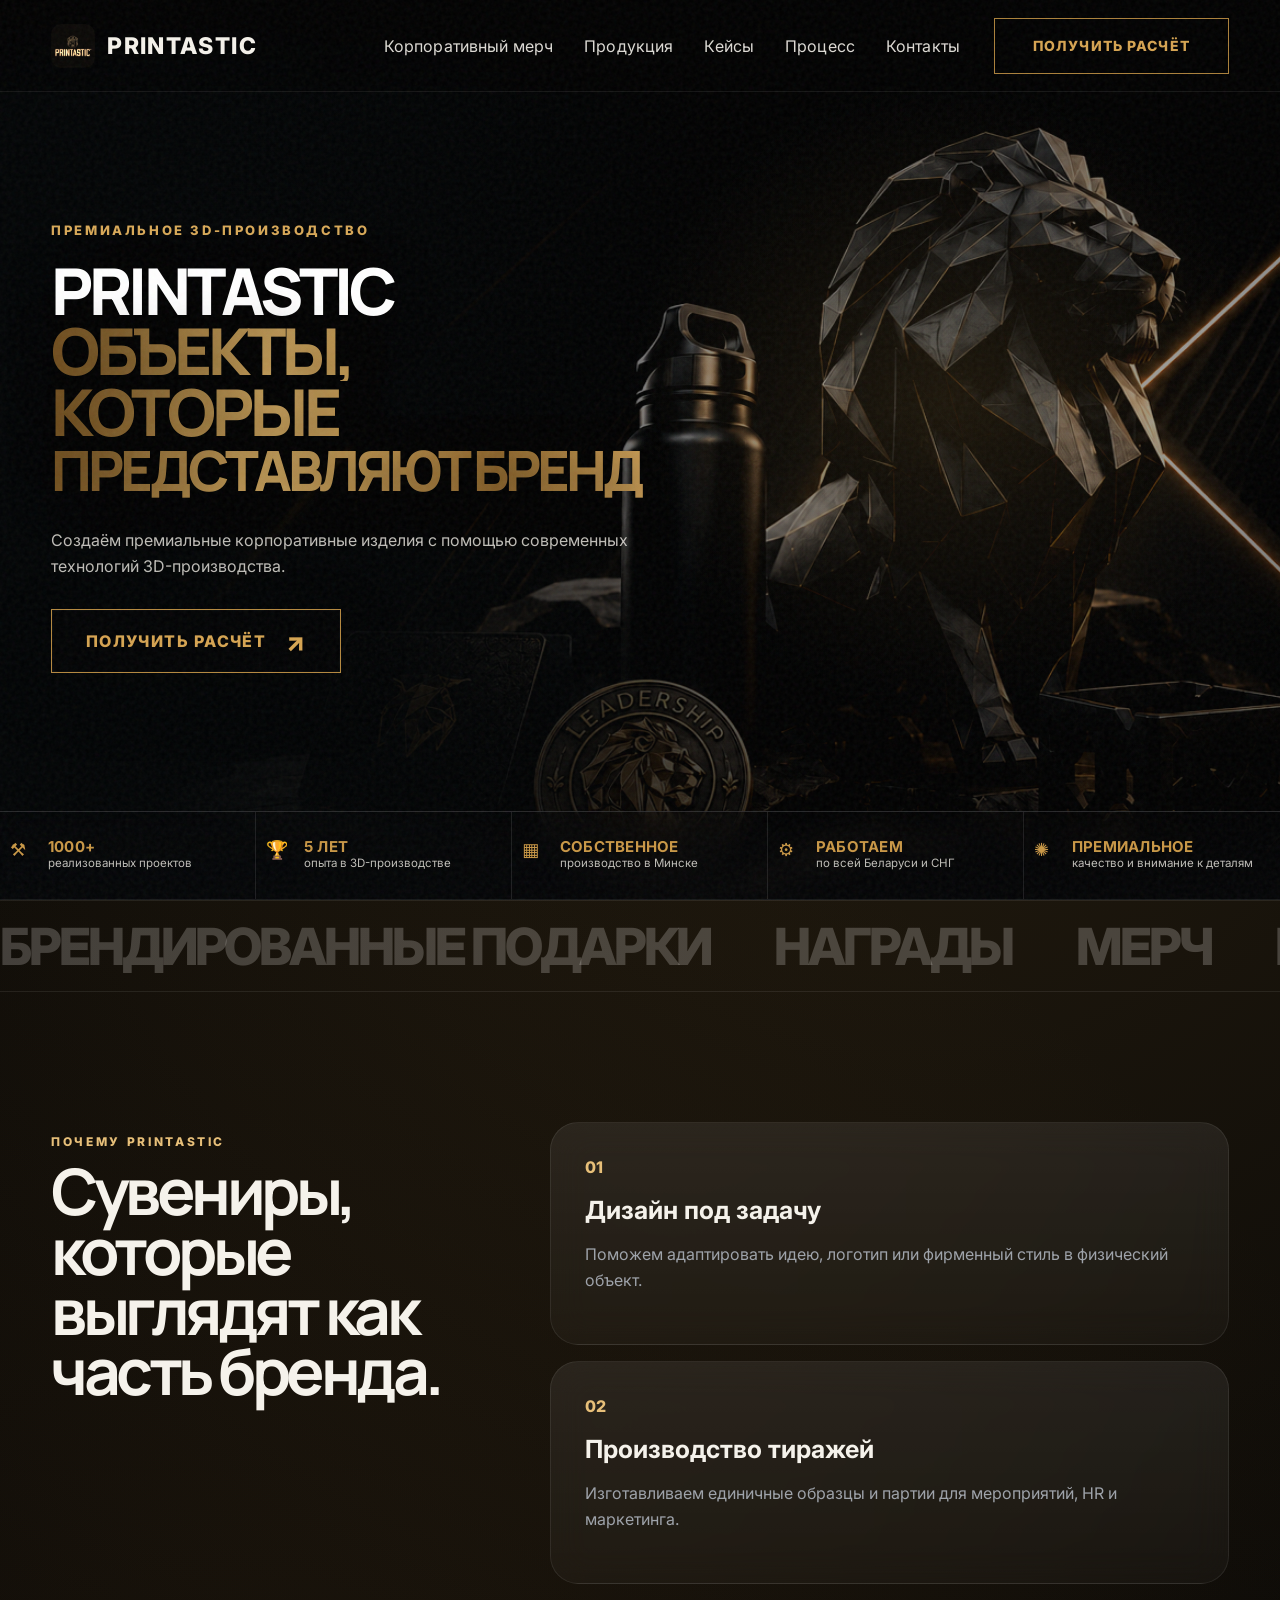
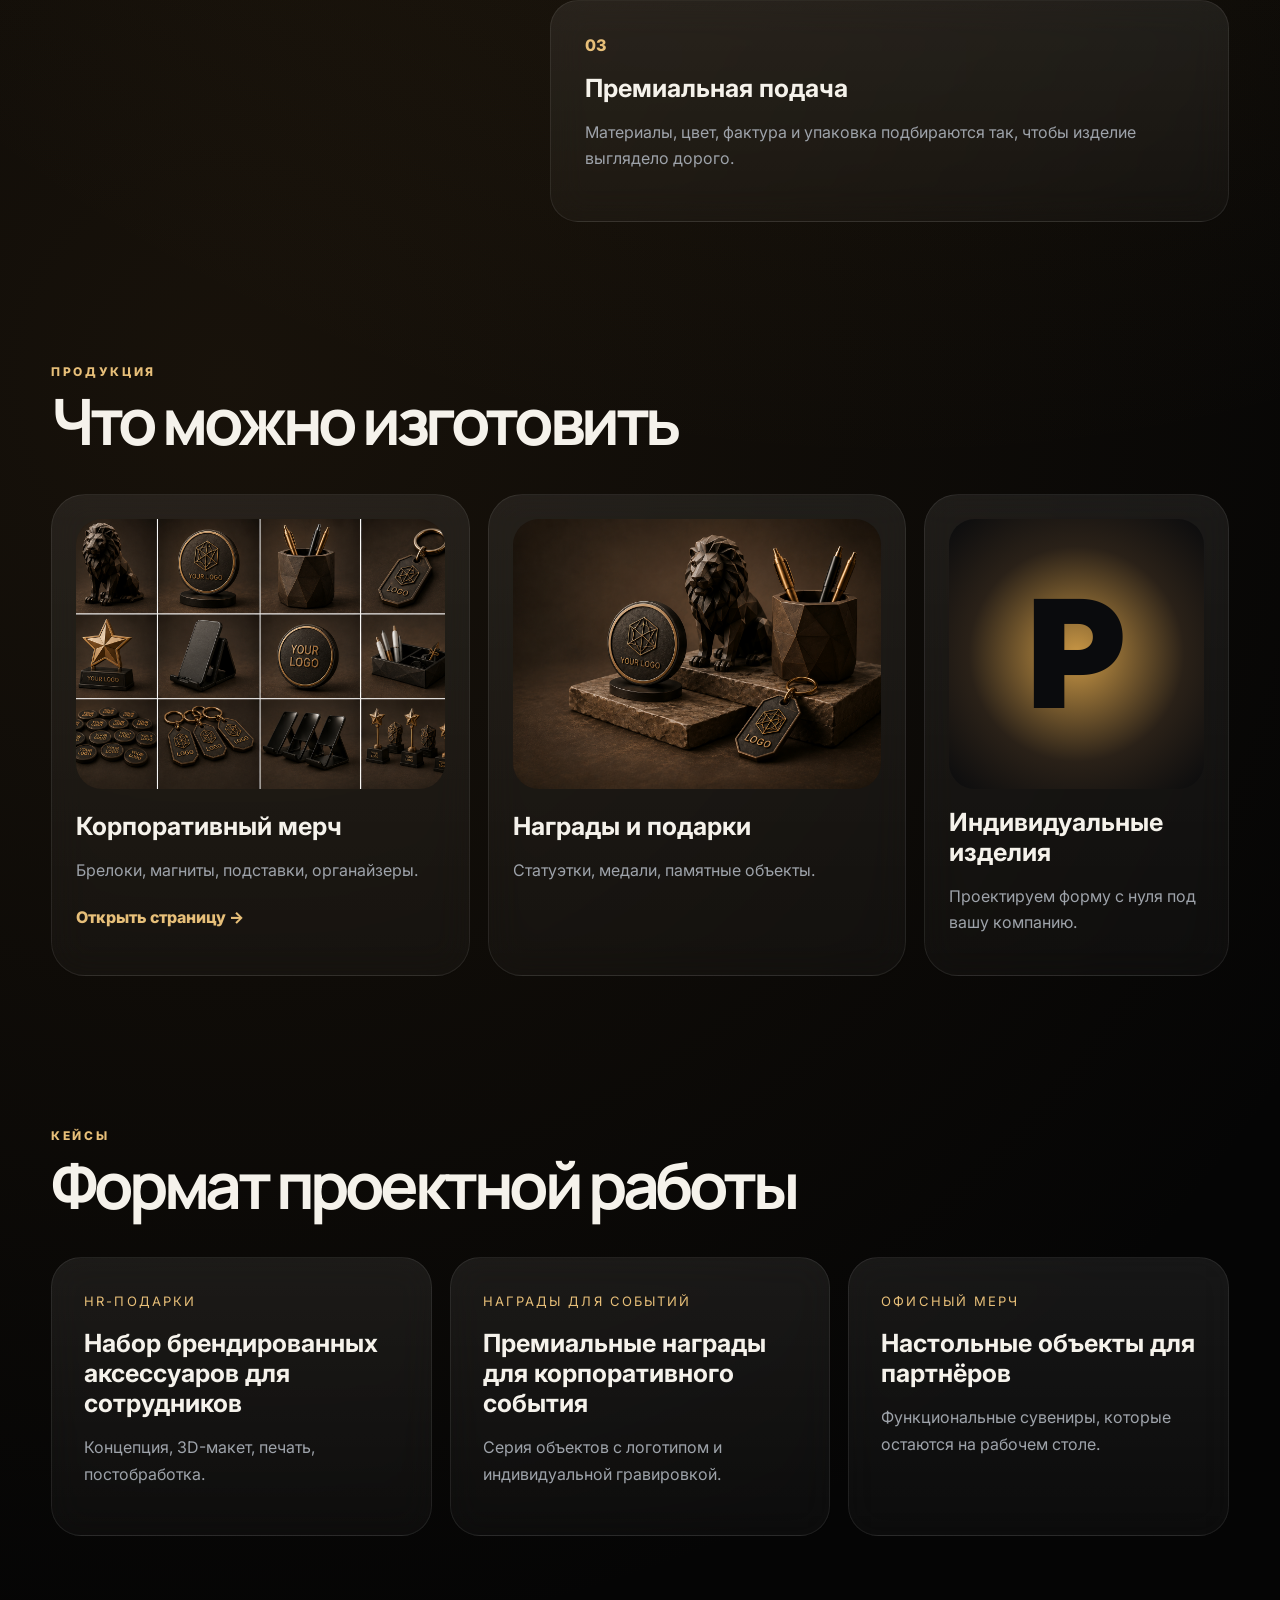
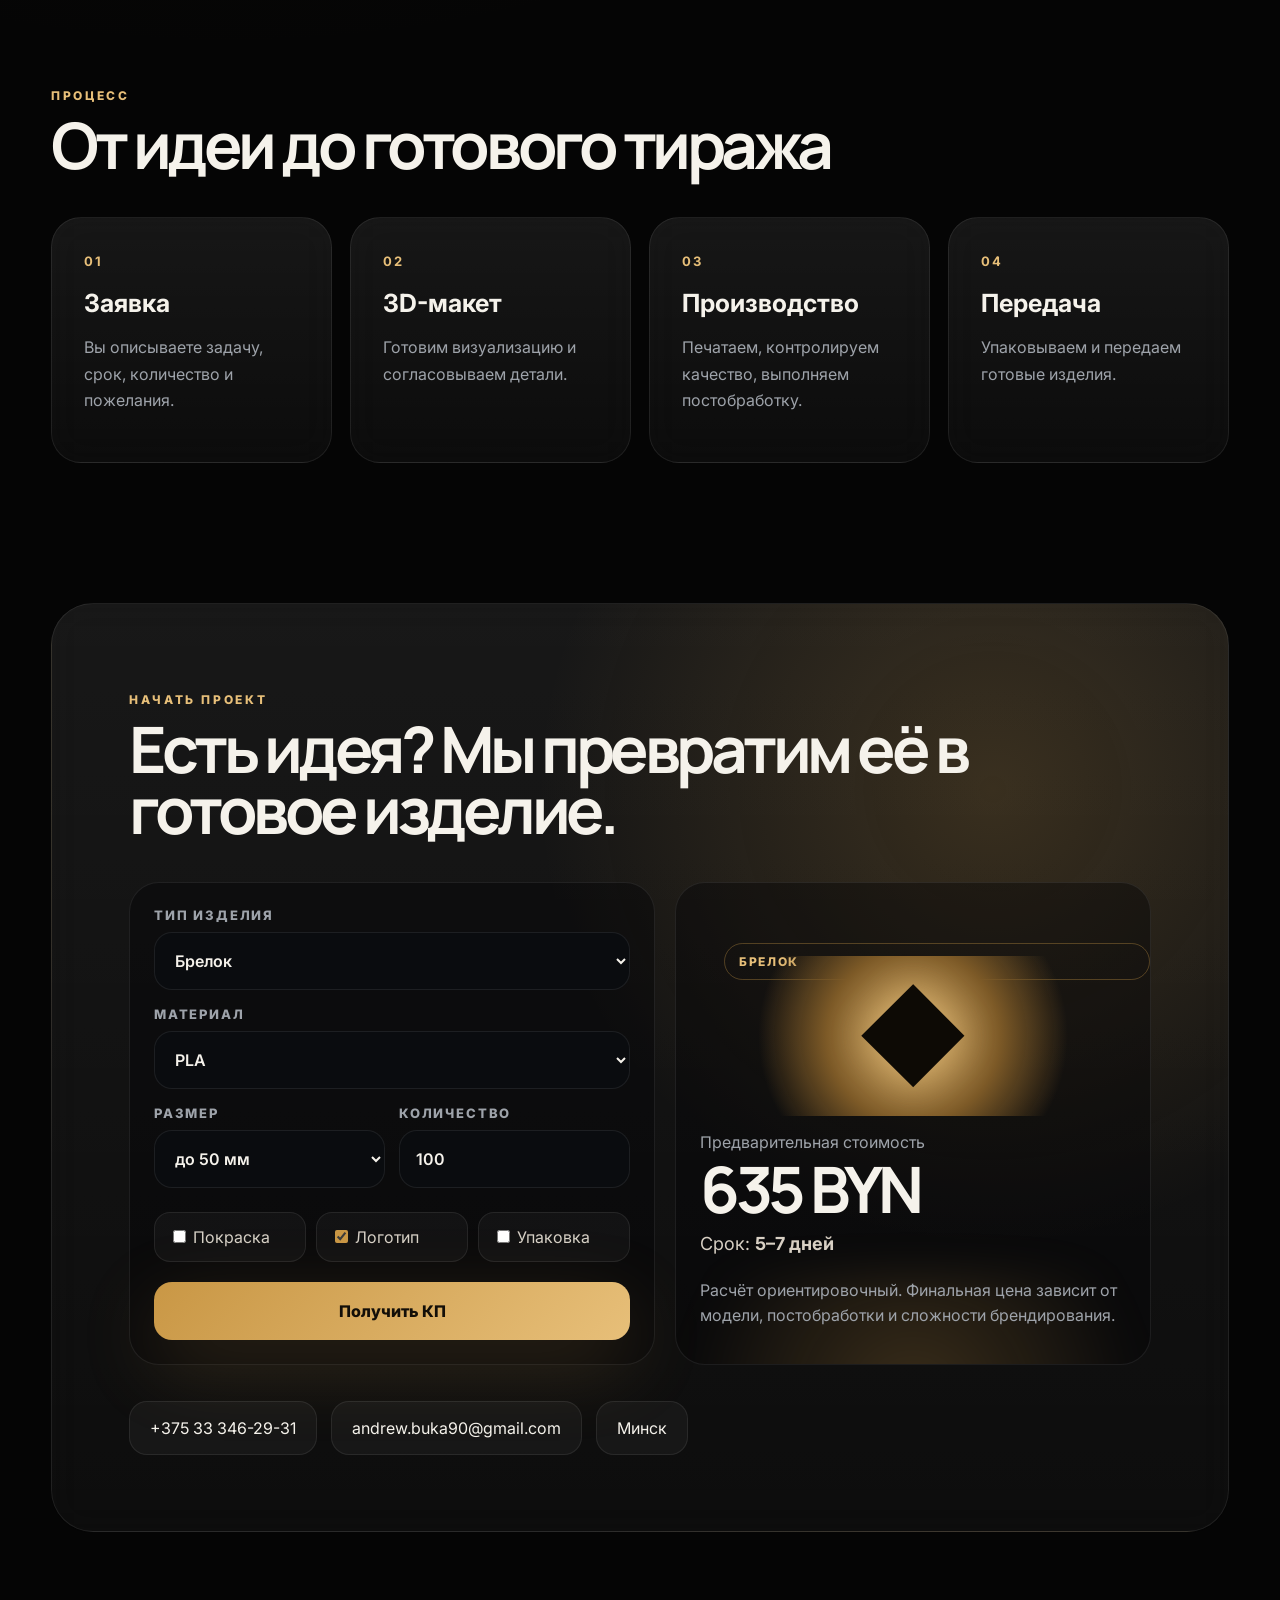
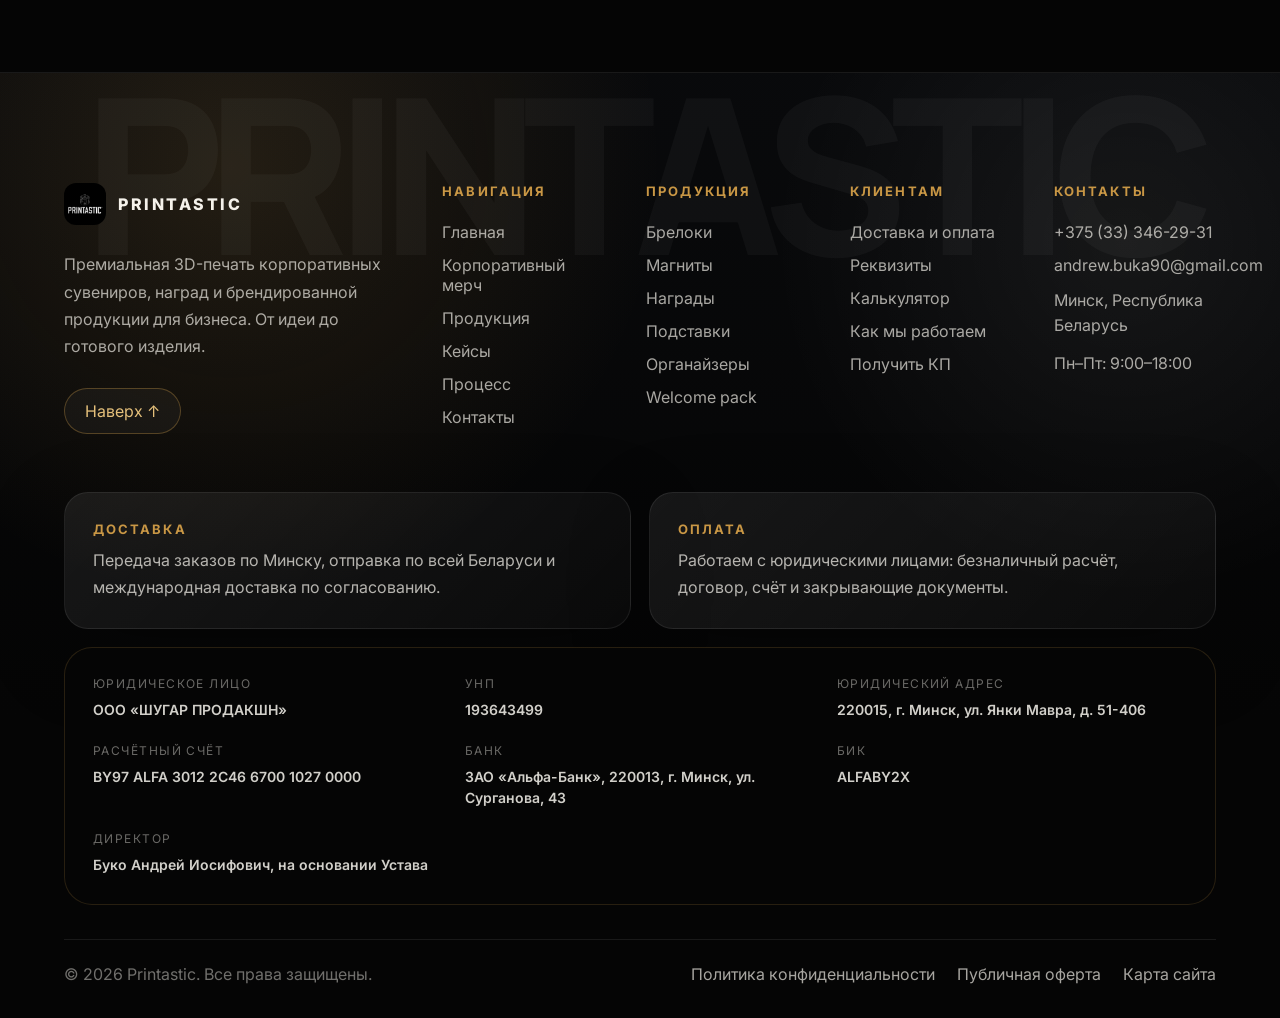
==== index.html @ 9f547976 "Add files via upload" ====
<!doctype html>
<html lang="ru">
<head>
  <meta charset="UTF-8" />
  <meta name="viewport" content="width=device-width, initial-scale=1.0" />
  <title>Printastic — премиальная 3D-печать для бизнеса</title>
  <meta name="description" content="Printastic — производство брендированных сувениров, наград и корпоративного мерча на 3D-принтерах в Минске." />
  <link rel="preconnect" href="https://fonts.googleapis.com">
  <link rel="preconnect" href="https://fonts.gstatic.com" crossorigin>
  <link href="https://fonts.googleapis.com/css2?family=Inter:wght@400;500;600;700;800&family=Manrope:wght@600;700;800&display=swap" rel="stylesheet">
  <link rel="stylesheet" href="style.css" />
</head>
<body>
  <div class="noise"></div>
  <header class="header" id="header">
    <a class="brand" href="#top" aria-label="Printastic">
      <img src="assets/logo.jpg" alt="Printastic logo">
      <span>PRINTASTIC</span>
    </a>
    <nav class="nav">
      <a href="merch.html">Корпоративный мерч</a>
      <a href="#products">Продукция</a>
      <a href="#cases">Кейсы</a>
      <a href="#process">Процесс</a>
      <a href="#contacts">Контакты</a>
    </nav>
    <a class="nav-cta" href="#contacts">Получить расчёт</a>
    <button class="burger" id="burger" aria-label="Меню"><span></span><span></span></button>
  </header>

  <main id="top">
    <section class="hero hero-premium" aria-label="Главный баннер Printastic">
      <img class="hero-premium-bg" src="assets/hero-premium-banner.png" alt="Премиальные 3D-изделия Printastic">
      <div class="hero-premium-shade"></div>
      <div class="hero-premium-inner">
        <div class="hero-premium-copy reveal">
          <p class="eyebrow">Премиальное 3D-производство</p>
          <h1><span>PRINTASTIC</span><span>Объекты,</span><span>которые</span><span>представляют бренд</span></h1>
          <p class="lead">Создаём премиальные корпоративные изделия с помощью современных технологий 3D-производства.</p>
          <div class="hero-premium-actions">
            <a class="btn outline-gold" href="#contacts">Получить расчёт <span>↗</span></a>
          </div>
        </div>
      </div>
      <div class="hero-premium-stats reveal">
        <div><i>⚒</i><strong>1000+</strong><span>реализованных проектов</span></div>
        <div><i>🏆</i><strong>5 лет</strong><span>опыта в 3D-производстве</span></div>
        <div><i>▦</i><strong>Собственное</strong><span>производство в Минске</span></div>
        <div><i>⚙</i><strong>Работаем</strong><span>по всей Беларуси и СНГ</span></div>
        <div><i>✺</i><strong>Премиальное</strong><span>качество и внимание к деталям</span></div>
      </div>
    </section>

    <section class="marquee">
      <span>БРЕНДИРОВАННЫЕ ПОДАРКИ</span><span>НАГРАДЫ</span><span>МЕРЧ</span><span>НАСТОЛЬНЫЕ ОБЪЕКТЫ</span><span>3D-ПЕЧАТЬ</span>
    </section>

    <section class="section split">
      <div class="section-title reveal">
        <p class="eyebrow">Почему Printastic</p>
        <h2>Сувениры, которые выглядят как часть бренда.</h2>
      </div>
      <div class="features">
        <article class="glass reveal"><span>01</span><h3>Дизайн под задачу</h3><p>Поможем адаптировать идею, логотип или фирменный стиль в физический объект.</p></article>
        <article class="glass reveal"><span>02</span><h3>Производство тиражей</h3><p>Изготавливаем единичные образцы и партии для мероприятий, HR и маркетинга.</p></article>
        <article class="glass reveal"><span>03</span><h3>Премиальная подача</h3><p>Материалы, цвет, фактура и упаковка подбираются так, чтобы изделие выглядело дорого.</p></article>
      </div>
    </section>

    <section class="section" id="products">
      <div class="section-head reveal">
        <p class="eyebrow">Продукция</p>
        <h2>Что можно изготовить</h2>
      </div>
      <div class="product-grid">
        <a class="product product-link reveal" href="merch.html"><img src="assets/catalog.png" alt="Корпоративный мерч Printastic"><h3>Корпоративный мерч</h3><p>Брелоки, магниты, подставки, органайзеры.</p><span class="more">Открыть страницу →</span></a>
        <article class="product reveal"><img src="assets/showcase.png" alt="Награды и подарки"><h3>Награды и подарки</h3><p>Статуэтки, медали, памятные объекты.</p></article>
        <article class="product reveal"><div class="abstract-object">P</div><h3>Индивидуальные изделия</h3><p>Проектируем форму с нуля под вашу компанию.</p></article>
      </div>
    </section>

    <section class="section cases" id="cases">
      <div class="section-head reveal"><p class="eyebrow">Кейсы</p><h2>Формат проектной работы</h2></div>
      <div class="case-list">
        <article class="case reveal"><span>HR-подарки</span><h3>Набор брендированных аксессуаров для сотрудников</h3><p>Концепция, 3D-макет, печать, постобработка.</p></article>
        <article class="case reveal"><span>Награды для событий</span><h3>Премиальные награды для корпоративного события</h3><p>Серия объектов с логотипом и индивидуальной гравировкой.</p></article>
        <article class="case reveal"><span>Офисный мерч</span><h3>Настольные объекты для партнёров</h3><p>Функциональные сувениры, которые остаются на рабочем столе.</p></article>
      </div>
    </section>

    <section class="section process" id="process">
      <div class="section-head reveal"><p class="eyebrow">Процесс</p><h2>От идеи до готового тиража</h2></div>
      <div class="steps">
        <div class="step reveal"><b>01</b><h3>Заявка</h3><p>Вы описываете задачу, срок, количество и пожелания.</p></div>
        <div class="step reveal"><b>02</b><h3>3D-макет</h3><p>Готовим визуализацию и согласовываем детали.</p></div>
        <div class="step reveal"><b>03</b><h3>Производство</h3><p>Печатаем, контролируем качество, выполняем постобработку.</p></div>
        <div class="step reveal"><b>04</b><h3>Передача</h3><p>Упаковываем и передаем готовые изделия.</p></div>
      </div>
    </section>

    <section class="cta section" id="contacts">
      <div class="cta-card reveal">
        <p class="eyebrow">Начать проект</p>
        <h2>Есть идея? Мы превратим её в готовое изделие.</h2>
        <div class="calc-wrap" data-calculator>
          <div class="calc-form">
            <div class="calc-group">
              <label for="productType">Тип изделия</label>
              <select id="productType" data-field="type">
                <option value="keychain">Брелок</option>
                <option value="magnet">Магнит</option>
                <option value="medal">Медаль / награда</option>
                <option value="stand">Подставка</option>
                <option value="organizer">Органайзер</option>
                <option value="figurine">Статуэтка</option>
              </select>
            </div>
            <div class="calc-group">
              <label for="material">Материал</label>
              <select id="material" data-field="material">
                <option value="pla">PLA</option>
                <option value="petg">PETG</option>
                <option value="abs">ABS</option>
                <option value="carbon">Carbon</option>
                <option value="wood">Wood</option>
              </select>
            </div>
            <div class="calc-grid-two">
              <div class="calc-group">
                <label for="size">Размер</label>
                <select id="size" data-field="size">
                  <option value="small">до 50 мм</option>
                  <option value="medium">до 100 мм</option>
                  <option value="large">до 150 мм</option>
                  <option value="xl">200+ мм</option>
                </select>
              </div>
              <div class="calc-group">
                <label for="qty">Количество</label>
                <input id="qty" data-field="qty" type="number" min="1" max="1000" value="100">
              </div>
            </div>
            <div class="calc-checks">
              <label><input type="checkbox" data-field="paint"> Покраска</label>
              <label><input type="checkbox" data-field="logo" checked> Логотип</label>
              <label><input type="checkbox" data-field="pack"> Упаковка</label>
            </div>
            <a class="btn primary calc-submit" href="mailto:andrew.buka90@gmail.com?subject=Расчет%20проекта%20Printastic">Получить КП</a>
          </div>
          <aside class="calc-result">
            <span class="calc-pill" data-product-label>Брелок</span>
            <div class="calc-visual" data-visual>◆</div>
            <p>Предварительная стоимость</p>
            <strong><span data-price>0</span> BYN</strong>
            <small>Срок: <b data-days>5–7 дней</b></small>
            <em>Расчёт ориентировочный. Финальная цена зависит от модели, постобработки и сложности брендирования.</em>
          </aside>
        </div>

        <div class="contact-row">
          <a href="tel:+375333462931">+375 33 346-29-31</a>
          <a href="mailto:andrew.buka90@gmail.com">andrew.buka90@gmail.com</a>
          <span>Минск</span>
        </div>
      </div>
    </section>
  </main>

  <footer class="site-footer" id="footer">
    <div class="footer-word">PRINTASTIC</div>
    <div class="footer-top">
      <div class="footer-brand">
        <a class="brand footer-logo" href="index.html" aria-label="Printastic"><img src="assets/logo.jpg" alt="Printastic logo"><span>PRINTASTIC</span></a>
        <p>Премиальная 3D-печать корпоративных сувениров, наград и брендированной продукции для бизнеса. От идеи до готового изделия.</p>
        <a class="footer-up" href="#top">Наверх ↑</a>
      </div>
      <div class="footer-col">
        <h3>Навигация</h3>
        <a href="index.html">Главная</a>
        <a href="merch.html">Корпоративный мерч</a>
        <a href="index.html#products">Продукция</a>
        <a href="index.html#cases">Кейсы</a>
        <a href="index.html#process">Процесс</a>
        <a href="index.html#contacts">Контакты</a>
      </div>
      <div class="footer-col">
        <h3>Продукция</h3>
        <a href="merch.html#catalog">Брелоки</a>
        <a href="merch.html#catalog">Магниты</a>
        <a href="merch.html#catalog">Награды</a>
        <a href="merch.html#catalog">Подставки</a>
        <a href="merch.html#catalog">Органайзеры</a>
        <a href="merch.html#catalog">Welcome pack</a>
      </div>
      <div class="footer-col">
        <h3>Клиентам</h3>
        <a href="#delivery">Доставка и оплата</a>
        <a href="#requisites">Реквизиты</a>
        <a href="index.html#calculator">Калькулятор</a>
        <a href="index.html#process">Как мы работаем</a>
        <a href="mailto:andrew.buka90@gmail.com">Получить КП</a>
      </div>
      <div class="footer-col footer-contact">
        <h3>Контакты</h3>
        <a href="tel:+375333462931">+375 (33) 346-29-31</a>
        <a href="mailto:andrew.buka90@gmail.com">andrew.buka90@gmail.com</a>
        <span>Минск, Республика Беларусь</span>
        <span>Пн–Пт: 9:00–18:00</span>
      </div>
    </div>

    <div class="footer-info" id="delivery">
      <div class="info-card">
        <h3>Доставка</h3>
        <p>Передача заказов по Минску, отправка по всей Беларуси и международная доставка по согласованию.</p>
      </div>
      <div class="info-card">
        <h3>Оплата</h3>
        <p>Работаем с юридическими лицами: безналичный расчёт, договор, счёт и закрывающие документы.</p>
      </div>
    </div>

    <div class="requisites" id="requisites">
      <div>
        <span class="req-label">Юридическое лицо</span>
        <strong>ООО «ШУГАР ПРОДАКШН»</strong>
      </div>
      <div><span class="req-label">УНП</span><strong>193643499</strong></div>
      <div><span class="req-label">Юридический адрес</span><strong>220015, г. Минск, ул. Янки Мавра, д. 51-406</strong></div>
      <div><span class="req-label">Расчётный счёт</span><strong>BY97 ALFA 3012 2C46 6700 1027 0000</strong></div>
      <div><span class="req-label">Банк</span><strong>ЗАО «Альфа-Банк», 220013, г. Минск, ул. Сурганова, 43</strong></div>
      <div><span class="req-label">БИК</span><strong>ALFABY2X</strong></div>
      <div><span class="req-label">Директор</span><strong>Буко Андрей Иосифович, на основании Устава</strong></div>
    </div>

    <div class="footer-bottom">
      <span>© 2026 Printastic. Все права защищены.</span>
      <div>
        <a href="#">Политика конфиденциальности</a>
        <a href="#">Публичная оферта</a>
        <a href="#top">Карта сайта</a>
      </div>
    </div>
  </footer>

  <script src="script.js"></script>
</body>
</html>
---- style.css ----
:root{--bg:#050505;--surface:#0d0f12;--card:#111318;--card2:#171a1f;--gold:#c99745;--gold2:#e7bf79;--text:#f5f2eb;--muted:#9ea3aa;--line:rgba(255,255,255,.08);--glow:rgba(201,151,69,.20);--max:1600px;--pad:clamp(20px,4vw,72px)}*{box-sizing:border-box}html{scroll-behavior:smooth}body{margin:0;background:radial-gradient(circle at 70% 10%,rgba(201,151,69,.15),transparent 28%),radial-gradient(circle at 18% 34%,rgba(100,70,32,.2),transparent 32%),var(--bg);color:var(--text);font-family:Inter,system-ui,sans-serif;overflow-x:hidden}.noise{position:fixed;inset:0;pointer-events:none;opacity:.06;z-index:50;background-image:url("data:image/svg+xml,%3Csvg viewBox='0 0 256 256' xmlns='http://www.w3.org/2000/svg'%3E%3Cfilter id='n'%3E%3CfeTurbulence type='fractalNoise' baseFrequency='.8' numOctaves='3' stitchTiles='stitch'/%3E%3C/filter%3E%3Crect width='100%25' height='100%25' filter='url(%23n)'/%3E%3C/svg%3E")}.header{position:fixed;top:18px;left:50%;transform:translateX(-50%);z-index:40;width:min(var(--max),calc(100% - 36px));height:72px;padding:0 14px 0 20px;border:1px solid var(--line);border-radius:24px;background:rgba(8,9,10,.62);backdrop-filter:blur(22px);display:flex;align-items:center;justify-content:space-between;transition:.35s}.header.scrolled{height:64px;background:rgba(8,9,10,.86)}.brand{display:flex;align-items:center;gap:12px;color:var(--text);text-decoration:none;font-weight:800;letter-spacing:.16em}.brand img{width:42px;height:42px;object-fit:contain;border-radius:50%;filter:grayscale(1) contrast(1.1)}.nav{display:flex;gap:34px}.nav a,.nav-cta{color:var(--muted);text-decoration:none;font-size:14px}.nav a:hover{color:var(--text)}.nav-cta{padding:14px 22px;border-radius:16px;background:linear-gradient(135deg,var(--gold),var(--gold2));color:#16110a;font-weight:800}.burger{display:none}.section{width:min(var(--max),calc(100% - var(--pad)*2));margin:0 auto}.hero{min-height:100vh;display:grid;grid-template-columns:.86fr 1.14fr;gap:56px;align-items:center;padding-top:120px}.eyebrow{text-transform:uppercase;letter-spacing:.22em;color:var(--gold2);font-size:12px;font-weight:800}.hero h1,.section h2{font-family:Manrope,Inter,sans-serif;margin:0;letter-spacing:-.07em;line-height:.94}.hero h1{font-size:clamp(58px,7vw,128px);max-width:800px}.lead{max-width:610px;color:#c7c1b6;font-size:clamp(18px,1.4vw,24px);line-height:1.55}.actions{display:flex;gap:14px;margin:34px 0 42px}.btn{display:inline-flex;align-items:center;justify-content:center;height:58px;padding:0 26px;border-radius:18px;text-decoration:none;font-weight:800}.primary{background:linear-gradient(135deg,var(--gold),var(--gold2));color:#130f08;box-shadow:0 24px 80px var(--glow)}.secondary{border:1px solid var(--line);color:var(--text);background:rgba(255,255,255,.04)}.stats{display:grid;grid-template-columns:repeat(3,1fr);gap:14px;max-width:570px}.stats div,.glass,.product,.case,.step,.cta-card{border:1px solid var(--line);background:linear-gradient(180deg,rgba(255,255,255,.075),rgba(255,255,255,.03));backdrop-filter:blur(18px)}.stats div{border-radius:20px;padding:18px}.stats strong{font-size:24px;color:var(--gold2)}.stats span{display:block;color:var(--muted);margin-top:4px}.hero-art{position:relative;min-height:620px;display:grid;place-items:center;perspective:1000px}.hero-art img{width:min(100%,920px);border-radius:38px;filter:drop-shadow(0 60px 90px rgba(0,0,0,.7));transform:rotateX(2deg) rotateY(-4deg)}.orb{position:absolute;border-radius:999px;filter:blur(60px);background:var(--glow);width:360px;height:360px}.orb-one{right:8%;top:18%}.marquee{border-block:1px solid var(--line);height:92px;display:flex;align-items:center;gap:5vw;overflow:hidden;color:rgba(245,242,235,.22);font-size:clamp(28px,4vw,72px);font-weight:800;letter-spacing:-.06em;white-space:nowrap}.split{padding:130px 0;display:grid;grid-template-columns:.8fr 1.2fr;gap:46px}.section h2{font-size:clamp(42px,5vw,84px)}.features{display:grid;gap:16px}.glass{border-radius:28px;padding:34px}.glass span{color:var(--gold2);font-weight:800}.glass h3,.product h3,.case h3,.step h3{font-size:25px;margin:18px 0 10px}.glass p,.product p,.case p,.step p{color:var(--muted);line-height:1.65}.section-head{margin:0 0 42px}.product-grid{display:grid;grid-template-columns:1.1fr 1.1fr .8fr;gap:18px}.product{min-height:440px;border-radius:34px;padding:24px;overflow:hidden;transition:.35s}.product:hover,.case:hover,.step:hover{transform:translateY(-8px);border-color:rgba(201,151,69,.45)}.product img{width:100%;height:270px;object-fit:cover;border-radius:26px}.abstract-object{height:270px;border-radius:26px;display:grid;place-items:center;background:radial-gradient(circle,var(--gold),#2a2118 58%,#0a0b0d);font-size:150px;font-weight:900;color:#0a0b0d}.cases,.process{padding-top:140px}.case-list{display:grid;grid-template-columns:repeat(3,1fr);gap:18px}.case,.step{border-radius:30px;padding:32px}.case span,.step b{color:var(--gold2);font-size:13px;text-transform:uppercase;letter-spacing:.16em}.steps{display:grid;grid-template-columns:repeat(4,1fr);gap:18px}.cta{padding:140px 0}.cta-card{border-radius:42px;padding:clamp(34px,6vw,86px);background:radial-gradient(circle at 80% 20%,var(--glow),transparent 38%),linear-gradient(180deg,rgba(255,255,255,.08),rgba(255,255,255,.035))}.cta h2{max-width:980px}.contact-row{display:flex;flex-wrap:wrap;gap:14px;margin-top:36px}.contact-row a,.contact-row span{color:var(--text);text-decoration:none;padding:16px 20px;border:1px solid var(--line);border-radius:18px;background:rgba(255,255,255,.04)}.footer{width:min(var(--max),calc(100% - var(--pad)*2));margin:0 auto;padding:44px 0 60px;border-top:1px solid var(--line);display:flex;justify-content:space-between;color:var(--muted)}.footer strong{color:var(--text);letter-spacing:.18em}.reveal{opacity:0;transform:translateY(34px);transition:opacity .8s ease,transform .8s ease}.reveal.visible{opacity:1;transform:translateY(0)}@media(max-width:1000px){.nav,.nav-cta{display:none}.burger{display:flex;background:none;border:0;flex-direction:column;gap:7px}.burger span{width:26px;height:2px;background:var(--text)}.nav.open{display:flex;position:absolute;left:0;right:0;top:82px;flex-direction:column;padding:24px;border:1px solid var(--line);border-radius:24px;background:#090a0c}.hero,.split{grid-template-columns:1fr}.hero-art{min-height:auto}.product-grid,.case-list,.steps{grid-template-columns:1fr}.stats{grid-template-columns:1fr 1fr 1fr}.footer{flex-direction:column;gap:12px}}@media(max-width:620px){:root{--pad:20px}.header{top:10px;width:calc(100% - 20px)}.brand span{font-size:13px}.hero{padding-top:120px}.actions,.contact-row{flex-direction:column}.btn{width:100%}.stats{grid-template-columns:1fr}.marquee{height:68px}.split,.cases,.process,.cta{padding:84px 0}.product{min-height:auto}.hero h1{font-size:56px}}

.product-link{display:block;color:var(--text);text-decoration:none}.product-link .more{display:inline-block;margin-top:8px;color:var(--gold2);font-weight:800}.merch-hero{min-height:100vh;display:grid;grid-template-columns:.9fr 1.1fr;gap:56px;align-items:center;padding-top:120px}.merch-hero h1{font-family:Manrope,Inter,sans-serif;margin:0;letter-spacing:-.07em;line-height:.94;font-size:clamp(54px,6.6vw,118px);max-width:900px}.merch-art img{max-height:640px;object-fit:cover}.merch-grid{display:grid;grid-template-columns:repeat(3,1fr);gap:18px}.merch-card{min-height:420px;border-radius:34px;padding:24px;border:1px solid var(--line);background:linear-gradient(180deg,rgba(255,255,255,.075),rgba(255,255,255,.03));backdrop-filter:blur(18px);overflow:hidden;transition:.35s}.merch-card:hover{transform:translateY(-8px);border-color:rgba(201,151,69,.45)}.merch-card img,.mini-object{width:100%;height:210px;border-radius:26px;object-fit:cover;margin-bottom:20px}.mini-object{display:grid;place-items:center;background:radial-gradient(circle at 50% 35%,var(--gold2),#2b2117 54%,#090a0c);font-size:82px;font-weight:900;color:#100d08}.merch-card span{color:var(--gold2);font-size:13px;text-transform:uppercase;letter-spacing:.16em;font-weight:800}.merch-card h3{font-size:27px;margin:14px 0 10px}.merch-card p{color:var(--muted);line-height:1.65;margin:0}.merch-why{padding-top:140px}@media(max-width:1000px){.merch-hero{grid-template-columns:1fr}.merch-grid{grid-template-columns:1fr 1fr}}@media(max-width:620px){.merch-grid{grid-template-columns:1fr}.merch-hero{padding-top:120px}.merch-hero h1{font-size:52px}}

.calc-wrap{display:grid;grid-template-columns:1.05fr .95fr;gap:20px;margin-top:42px}.calc-form,.calc-result{border:1px solid var(--line);border-radius:30px;background:rgba(5,6,8,.42);padding:24px}.calc-group{display:grid;gap:9px;margin-bottom:16px}.calc-group label{color:var(--muted);font-size:13px;text-transform:uppercase;letter-spacing:.14em;font-weight:800}.calc-group select,.calc-group input{width:100%;height:58px;border:1px solid var(--line);border-radius:18px;background:#0a0c0f;color:var(--text);padding:0 16px;font:600 16px Inter,system-ui,sans-serif;outline:none}.calc-group select:focus,.calc-group input:focus{border-color:rgba(201,151,69,.65);box-shadow:0 0 0 4px rgba(201,151,69,.10)}.calc-grid-two{display:grid;grid-template-columns:1fr 1fr;gap:14px}.calc-checks{display:grid;grid-template-columns:repeat(3,1fr);gap:10px;margin:8px 0 20px}.calc-checks label{border:1px solid var(--line);border-radius:16px;padding:14px;background:rgba(255,255,255,.035);color:#d7d1c7}.calc-checks input{accent-color:var(--gold)}.calc-submit{width:100%}.calc-result{position:relative;overflow:hidden;display:flex;flex-direction:column;justify-content:center;min-height:420px}.calc-result:before{content:"";position:absolute;inset:auto -20% -35% -20%;height:260px;background:radial-gradient(circle,rgba(201,151,69,.26),transparent 64%);filter:blur(20px)}.calc-pill{position:absolute;top:24px;left:24px;border:1px solid rgba(201,151,69,.35);border-radius:999px;padding:10px 14px;color:var(--gold2);font-size:12px;text-transform:uppercase;letter-spacing:.14em;font-weight:800}.calc-visual{height:160px;display:grid;place-items:center;font-size:108px;font-weight:900;color:#0d0a05;text-shadow:0 0 34px rgba(231,191,121,.4);background:radial-gradient(circle,var(--gold2),#7d5a27 38%,transparent 68%);margin-bottom:16px}.calc-result p{color:var(--muted);margin:0 0 8px}.calc-result strong{font-family:Manrope,Inter,sans-serif;font-size:clamp(46px,5vw,86px);letter-spacing:-.07em;line-height:.9}.calc-result small{font-size:18px;color:#d8d0c4;margin-top:16px}.calc-result em{font-style:normal;color:var(--muted);line-height:1.55;margin-top:24px;max-width:520px}.calc-result>*{position:relative}.calc-result.flash .calc-visual{animation:calcPulse .35s ease}@keyframes calcPulse{50%{transform:scale(1.06);filter:brightness(1.2)}}@media(max-width:900px){.calc-wrap{grid-template-columns:1fr}.calc-checks{grid-template-columns:1fr}}@media(max-width:620px){.calc-grid-two{grid-template-columns:1fr}.calc-form,.calc-result{padding:18px;border-radius:24px}.calc-result{min-height:360px}.calc-visual{height:120px;font-size:80px}}

/* Premium Footer */
.site-footer{
  position:relative;
  overflow:hidden;
  padding:110px clamp(22px,5vw,84px) 34px;
  border-top:1px solid rgba(255,255,255,.08);
  background:
    radial-gradient(circle at 18% 10%, rgba(201,151,69,.14), transparent 32%),
    radial-gradient(circle at 88% 18%, rgba(255,255,255,.06), transparent 26%),
    linear-gradient(180deg, rgba(9,10,12,.96), #050505 68%);
}
.footer-word{
  position:absolute;
  left:50%;
  top:12px;
  transform:translateX(-50%);
  font-family:Manrope,Inter,sans-serif;
  font-size:clamp(86px,17vw,310px);
  font-weight:800;
  letter-spacing:-.08em;
  line-height:.8;
  color:rgba(255,255,255,.035);
  pointer-events:none;
  white-space:nowrap;
}
.footer-top{
  position:relative;
  z-index:1;
  max-width:1600px;
  margin:0 auto;
  display:grid;
  grid-template-columns:1.35fr repeat(4, minmax(150px, .65fr));
  gap:42px;
}
.footer-brand p{
  max-width:390px;
  margin:22px 0 28px;
  color:rgba(245,242,235,.68);
  line-height:1.7;
}
.footer-logo{display:inline-flex}
.footer-logo img{width:42px;height:42px;border-radius:12px;object-fit:cover}
.footer-up{
  display:inline-flex;
  min-height:46px;
  align-items:center;
  padding:0 20px;
  border:1px solid rgba(201,151,69,.35);
  border-radius:999px;
  color:#e4bf7a;
  text-decoration:none;
  background:rgba(255,255,255,.035);
}
.footer-col{display:flex;flex-direction:column;gap:13px}
.footer-col h3,.info-card h3{
  margin:0 0 10px;
  font-size:13px;
  letter-spacing:.16em;
  text-transform:uppercase;
  color:#c99745;
}
.footer-col a,.footer-col span,.footer-bottom a{
  color:rgba(245,242,235,.68);
  text-decoration:none;
  transition:.25s ease;
}
.footer-col a:hover,.footer-bottom a:hover{color:#f5f2eb;transform:translateX(2px)}
.footer-contact span{line-height:1.55}
.footer-info{
  max-width:1600px;
  margin:58px auto 0;
  display:grid;
  grid-template-columns:repeat(2,1fr);
  gap:18px;
  position:relative;
  z-index:1;
}
.info-card{
  padding:28px;
  border:1px solid rgba(255,255,255,.08);
  border-radius:24px;
  background:linear-gradient(135deg, rgba(255,255,255,.07), rgba(255,255,255,.025));
  box-shadow:0 24px 80px rgba(0,0,0,.26);
}
.info-card p{margin:0;color:rgba(245,242,235,.72);line-height:1.65}
.requisites{
  max-width:1600px;
  margin:18px auto 0;
  padding:28px;
  display:grid;
  grid-template-columns:repeat(3,1fr);
  gap:22px;
  border:1px solid rgba(201,151,69,.18);
  border-radius:28px;
  background:rgba(7,7,7,.62);
  position:relative;
  z-index:1;
}
.req-label{display:block;margin-bottom:8px;color:rgba(245,242,235,.42);font-size:12px;text-transform:uppercase;letter-spacing:.12em}
.requisites strong{font-size:14px;color:rgba(245,242,235,.86);line-height:1.55;font-weight:600}
.footer-bottom{
  max-width:1600px;
  margin:34px auto 0;
  padding-top:24px;
  display:flex;
  justify-content:space-between;
  gap:24px;
  border-top:1px solid rgba(255,255,255,.08);
  color:rgba(245,242,235,.45);
  position:relative;
  z-index:1;
}
.footer-bottom div{display:flex;gap:22px;flex-wrap:wrap}
@media (max-width:1100px){
  .footer-top{grid-template-columns:1fr 1fr 1fr}.footer-brand{grid-column:1/-1}.requisites{grid-template-columns:1fr 1fr}
}
@media (max-width:720px){
  .site-footer{padding-top:82px}.footer-top,.footer-info,.requisites{grid-template-columns:1fr}.footer-bottom{flex-direction:column}.footer-word{top:32px}
}

/* Hero Premium Banner v3 */
.header{
  top:0;
  width:100%;
  height:92px;
  border:0;
  border-bottom:1px solid rgba(255,255,255,.08);
  border-radius:0;
  padding:0 clamp(24px,4vw,72px);
  background:linear-gradient(180deg,rgba(0,0,0,.78),rgba(0,0,0,.22));
  backdrop-filter:blur(14px);
}
.header .brand img{width:44px;height:44px;border-radius:10px;filter:sepia(1) saturate(1.45) hue-rotate(352deg) brightness(.95)}
.header .brand span{font-size:23px;letter-spacing:.06em}
.nav{gap:clamp(22px,2.4vw,46px);margin-left:auto;margin-right:34px}
.nav a{text-transform:none;font-size:16px;letter-spacing:.01em;color:rgba(245,242,235,.9)}
.nav-cta{height:56px;border-radius:0;padding:0 38px;background:transparent;border:1px solid rgba(201,151,69,.85);color:#d6a451;text-transform:uppercase;letter-spacing:.08em}
.nav-cta:hover{background:rgba(201,151,69,.12);box-shadow:0 0 40px rgba(201,151,69,.16)}

.hero-premium{
  position:relative;
  min-height:100vh;
  padding:0;
  width:100%;
  max-width:none;
  overflow:hidden;
  background:#020405;
  display:block;
  border-bottom:1px solid rgba(255,255,255,.08);
}
.hero-premium-bg{
  position:absolute;
  inset:0;
  width:100%;
  height:125%;
  object-fit:cover;
  object-position:72% center;
  opacity:.92;
  transform:scale(1.02);
  filter:saturate(1.05) contrast(1.08) brightness(.88);
}
.hero-premium-shade{
  position:absolute;
  inset:0;
  background:
    linear-gradient(90deg,#020405 0%,rgba(2,4,5,.96) 16%,rgba(2,4,5,.80) 33%,rgba(2,4,5,.22) 56%,rgba(2,4,5,.16) 100%),
    linear-gradient(180deg,rgba(0,0,0,.42) 0%,rgba(0,0,0,.05) 46%,rgba(0,0,0,.72) 100%),
    radial-gradient(circle at 74% 44%,rgba(201,151,69,.18),transparent 30%);
  pointer-events:none;
}
.hero-premium-inner{
  position:relative;
  z-index:2;
  width:min(1760px,calc(100% - clamp(48px,8vw,136px)));
  margin:0 auto;
  min-height:calc(100vh - 132px);
  padding-top:clamp(148px,15vh,210px);
  padding-bottom:220px;
  display:flex;
  align-items:flex-start;
}
.hero-premium-copy{max-width:760px;transform:none}
.hero-premium .eyebrow{color:#d9a958;margin-bottom:30px;font-size:13px;letter-spacing:.2em;text-transform:uppercase}
.hero-premium h1{
  font-family:Manrope,Inter,sans-serif;
  margin:0;
  text-transform:uppercase;
  letter-spacing:-.055em;
  line-height:.95;
  font-size:clamp(58px,5.75vw,118px);
  font-weight:800;
}
.hero-premium h1 span{display:block;color:#fff;text-shadow:0 10px 42px rgba(0,0,0,.5)}
.hero-premium h1 span:not(:first-child){
  color:#b98a3e;
  background:linear-gradient(92deg,#7d5723 0%,#e2b668 38%,#9a6f31 74%,#d2a45a 100%);
  -webkit-background-clip:text;
  background-clip:text;
  color:transparent;
}
.hero-premium .lead{
  max-width:660px;
  margin:38px 0 36px;
  font-size:clamp(17px,1.22vw,23px);
  line-height:1.65;
  color:rgba(245,242,235,.78);
}
.outline-gold{
  min-width:330px;
  height:76px;
  border-radius:0;
  background:rgba(0,0,0,.18);
  border:1px solid rgba(201,151,69,.9);
  color:#d6a451;
  text-transform:uppercase;
  letter-spacing:.09em;
  box-shadow:inset 0 0 0 1px rgba(255,255,255,.02),0 22px 60px rgba(0,0,0,.34);
}
.outline-gold span{font-size:26px;margin-left:20px}.outline-gold:hover{background:rgba(201,151,69,.12);box-shadow:0 0 60px rgba(201,151,69,.18)}
.hero-slider-ui{display:grid;grid-template-columns:36px 36px 36px 36px 84px auto;align-items:center;gap:6px;margin-top:56px;color:rgba(245,242,235,.46)}
.hero-slider-ui span{position:relative;font-weight:600}.hero-slider-ui span.active{color:#d2a45a}.hero-slider-ui span.active:before{content:"";display:inline-block;width:2px;height:18px;background:#d2a45a;margin-right:16px;vertical-align:-3px}.play-btn{width:76px;height:76px;border-radius:50%;border:1px solid rgba(201,151,69,.9);background:transparent;color:#d2a45a;margin-left:16px}.hero-slider-ui b{text-transform:uppercase;letter-spacing:.14em;color:#f5f2eb;font-size:13px;font-weight:700}
.hero-premium-stats{
  position:absolute;
  z-index:3;
  /* left:50%; */
  bottom:0;
  transform:translateX(-50%);
  width:min(1760px,calc(100% - clamp(48px,8vw,136px)));
  min-height:116px;
  border-top:1px solid rgba(255,255,255,.14);
  display:grid;
  grid-template-columns:repeat(5,1fr);
  background:linear-gradient(180deg,rgba(5,6,8,.30),rgba(5,6,8,.68));
  backdrop-filter:blur(12px);
}
.hero-premium-stats div{display:grid;grid-template-columns:44px 1fr;grid-template-rows:auto auto;column-gap:16px;align-content:center;padding:24px 28px;border-right:1px solid rgba(255,255,255,.1)}
.hero-premium-stats div:last-child{border-right:0}.hero-premium-stats i{grid-row:1/3;color:#c99745;font-style:normal;font-size:28px}.hero-premium-stats strong{color:#c99745;text-transform:uppercase;font-size:24px;line-height:1.05}.hero-premium-stats span{color:rgba(245,242,235,.78);line-height:1.4;font-size:15px}
.marquee{margin-top:0}
@media(max-width:1180px){.hero-premium-bg{object-position:66% center}.hero-premium-shade{background:linear-gradient(90deg,#020405 0%,rgba(2,4,5,.9) 42%,rgba(2,4,5,.42) 100%),linear-gradient(180deg,rgba(0,0,0,.52),rgba(0,0,0,.78))}.hero-premium-stats{grid-template-columns:repeat(2,1fr);position:relative;transform:none;left:auto;bottom:auto;width:100%;padding:0 clamp(20px,4vw,48px)}.hero-premium-stats div{border-top:1px solid rgba(255,255,255,.08)}.hero-premium-inner{padding-bottom:80px}.hero-premium{min-height:auto}.hero-slider-ui{grid-template-columns:36px 36px 36px 36px;}.play-btn,.hero-slider-ui b{display:none}}
@media(max-width:760px){.header{height:76px;padding:0 18px}.header .brand span{font-size:18px}.hero-premium-inner{width:calc(100% - 36px);padding-top:120px}.hero-premium h1{font-size:clamp(44px,14vw,78px)}.hero-premium .lead{font-size:16px;margin:26px 0}.outline-gold{width:100%;min-width:0;height:62px}.hero-premium-bg{opacity:.56;object-position:70% center}.hero-premium-shade{background:linear-gradient(90deg,#020405 0%,rgba(2,4,5,.88) 68%,rgba(2,4,5,.44)),linear-gradient(180deg,rgba(0,0,0,.5),rgba(0,0,0,.78))}.hero-premium-stats{grid-template-columns:1fr;padding:0 18px}.hero-premium-stats div{padding:18px 0;border-right:0}.nav.open{top:84px;left:18px;right:18px}}

/* Hero Premium Banner v4 — fit screen + Russian-only hero */
.hero-premium{
  min-height:100svh;
  height:100svh;
  max-height:100svh;
}
.hero-premium-bg{
  transform:none;
  object-position:70% center;
}
.hero-premium-inner{
  min-height:100svh;
  padding-top:clamp(108px,12vh,150px);
  padding-bottom:clamp(126px,14vh,156px);
  align-items:center;
}
.hero-premium-copy{max-width:min(720px,48vw)}
.hero-premium .eyebrow{margin-bottom:22px}
.hero-premium h1{
  font-size:clamp(52px,5.05vw,96px);
  line-height:.94;
  letter-spacing:-.06em;
}
.hero-premium h1 span:nth-child(4){font-size:.86em;line-height:1.02;max-width:760px}
.hero-premium .lead{
  margin:28px 0 30px;
  max-width:600px;
  font-size:clamp(16px,1.05vw,20px);
}
.outline-gold{height:64px;min-width:290px}
.hero-slider-ui{display:none!important}
.hero-premium-stats{
  min-height:88px;
  width:min(1760px,calc(100% - clamp(40px,6vw,112px)));
}
.hero-premium-stats div{
  grid-template-columns:36px 1fr;
  column-gap:14px;
  padding:16px 22px;
}
.hero-premium-stats i{font-size:23px}
.hero-premium-stats strong{font-size:20px}
.hero-premium-stats span{font-size:13px}
@media(max-width:1180px){
  .hero-premium{height:auto;max-height:none;min-height:100svh}
  .hero-premium-inner{min-height:auto;padding-top:128px;padding-bottom:70px;align-items:flex-start}
  .hero-premium-copy{max-width:720px}
  .hero-premium h1{font-size:clamp(50px,8.2vw,86px)}
  .hero-premium-stats{min-height:0;width:100%}
}
@media(max-width:760px){
  .hero-premium-inner{padding-top:112px;padding-bottom:48px}
  .hero-premium h1{font-size:clamp(40px,12vw,62px)}
  .hero-premium h1 span:nth-child(4){font-size:.78em}
  .hero-premium .lead{font-size:15px}
}

/* Banner hotfix v5 — stats fit + CTA vertical alignment */
.header .nav-cta{
  display:inline-flex;
  align-items:center;
  justify-content:center;
  line-height:1;
  white-space:nowrap;
  box-sizing:border-box;
}
.hero-premium-stats{
  grid-template-columns:repeat(5,minmax(0,1fr));
  overflow:hidden;
}
.hero-premium-stats div{
  min-width:0;
  overflow:hidden;
  padding:14px clamp(12px,1.25vw,22px);
  grid-template-columns:32px minmax(0,1fr);
  column-gap:12px;
}
.hero-premium-stats strong,
.hero-premium-stats span{
  min-width:0;
  overflow-wrap:break-word;
  word-break:normal;
}
.hero-premium-stats strong{
  font-size:clamp(15px,1.28vw,20px);
  letter-spacing:.015em;
}
.hero-premium-stats span{
  font-size:clamp(11px,.86vw,13px);
}
.hero-premium-stats i{font-size:clamp(18px,1.45vw,23px)}
@media(max-width:1360px){
  .hero-premium-stats{
    width:100%;
    left:0;
    transform:none;
  }
  .hero-premium-stats div{padding:14px 10px;column-gap:10px;grid-template-columns:28px minmax(0,1fr)}
  .hero-premium-stats strong{font-size:15px;line-height:1.1}
  .hero-premium-stats span{font-size:11.5px;line-height:1.35}
  .hero-premium-stats i{font-size:18px}
}
@media(max-width:1180px){
  .hero-premium-stats{overflow:visible}
}
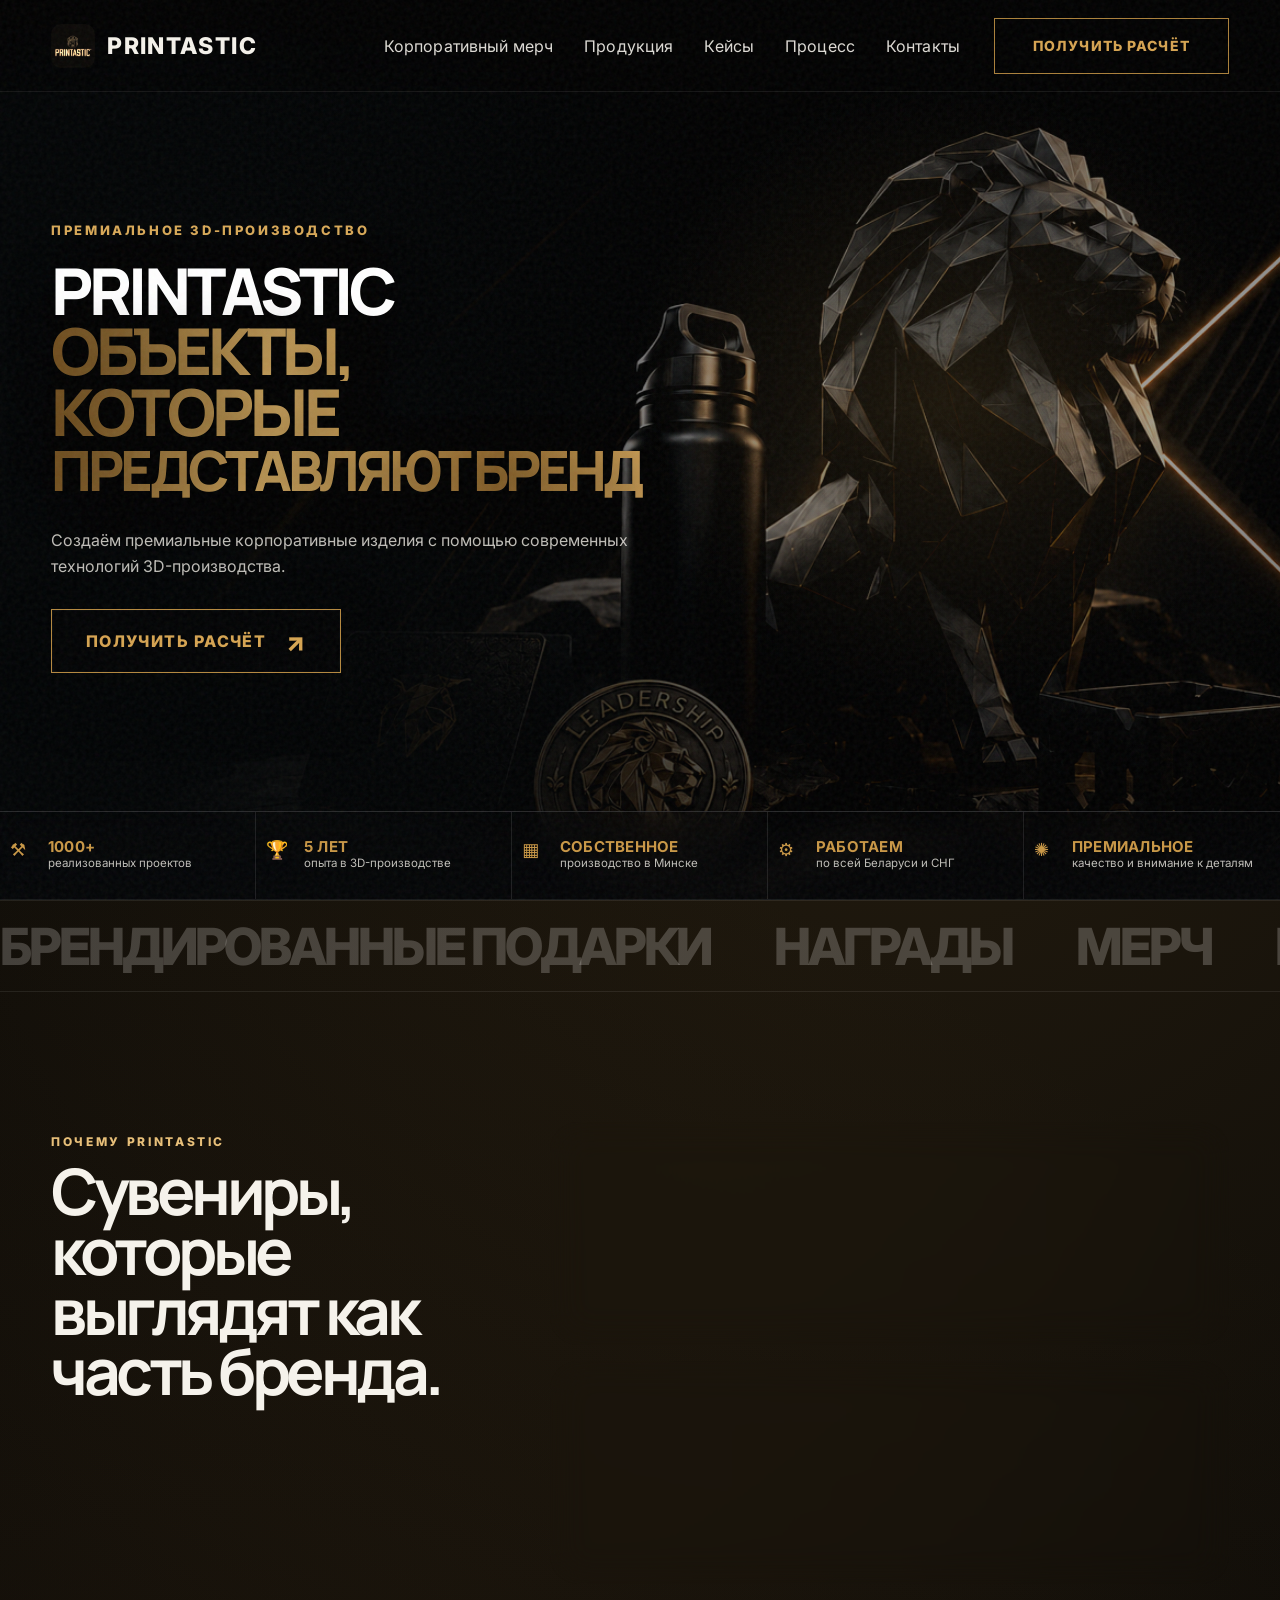
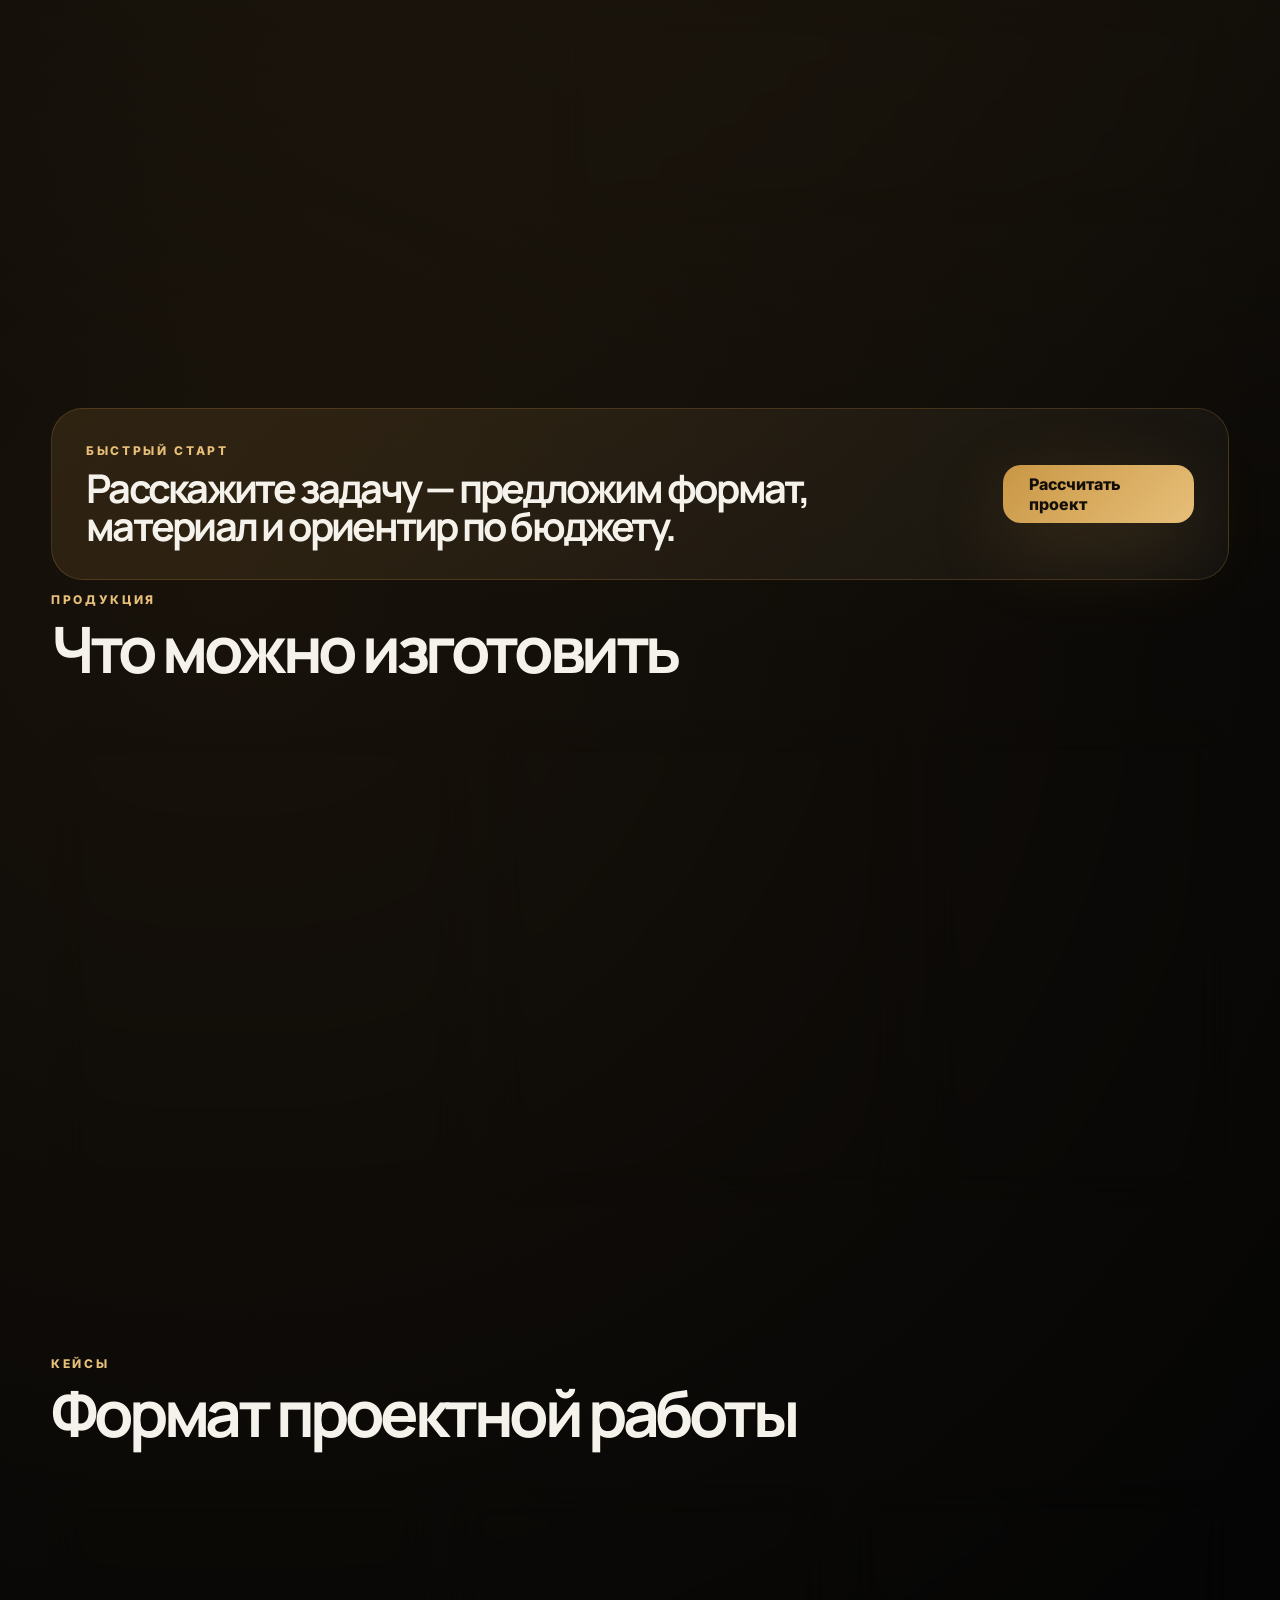
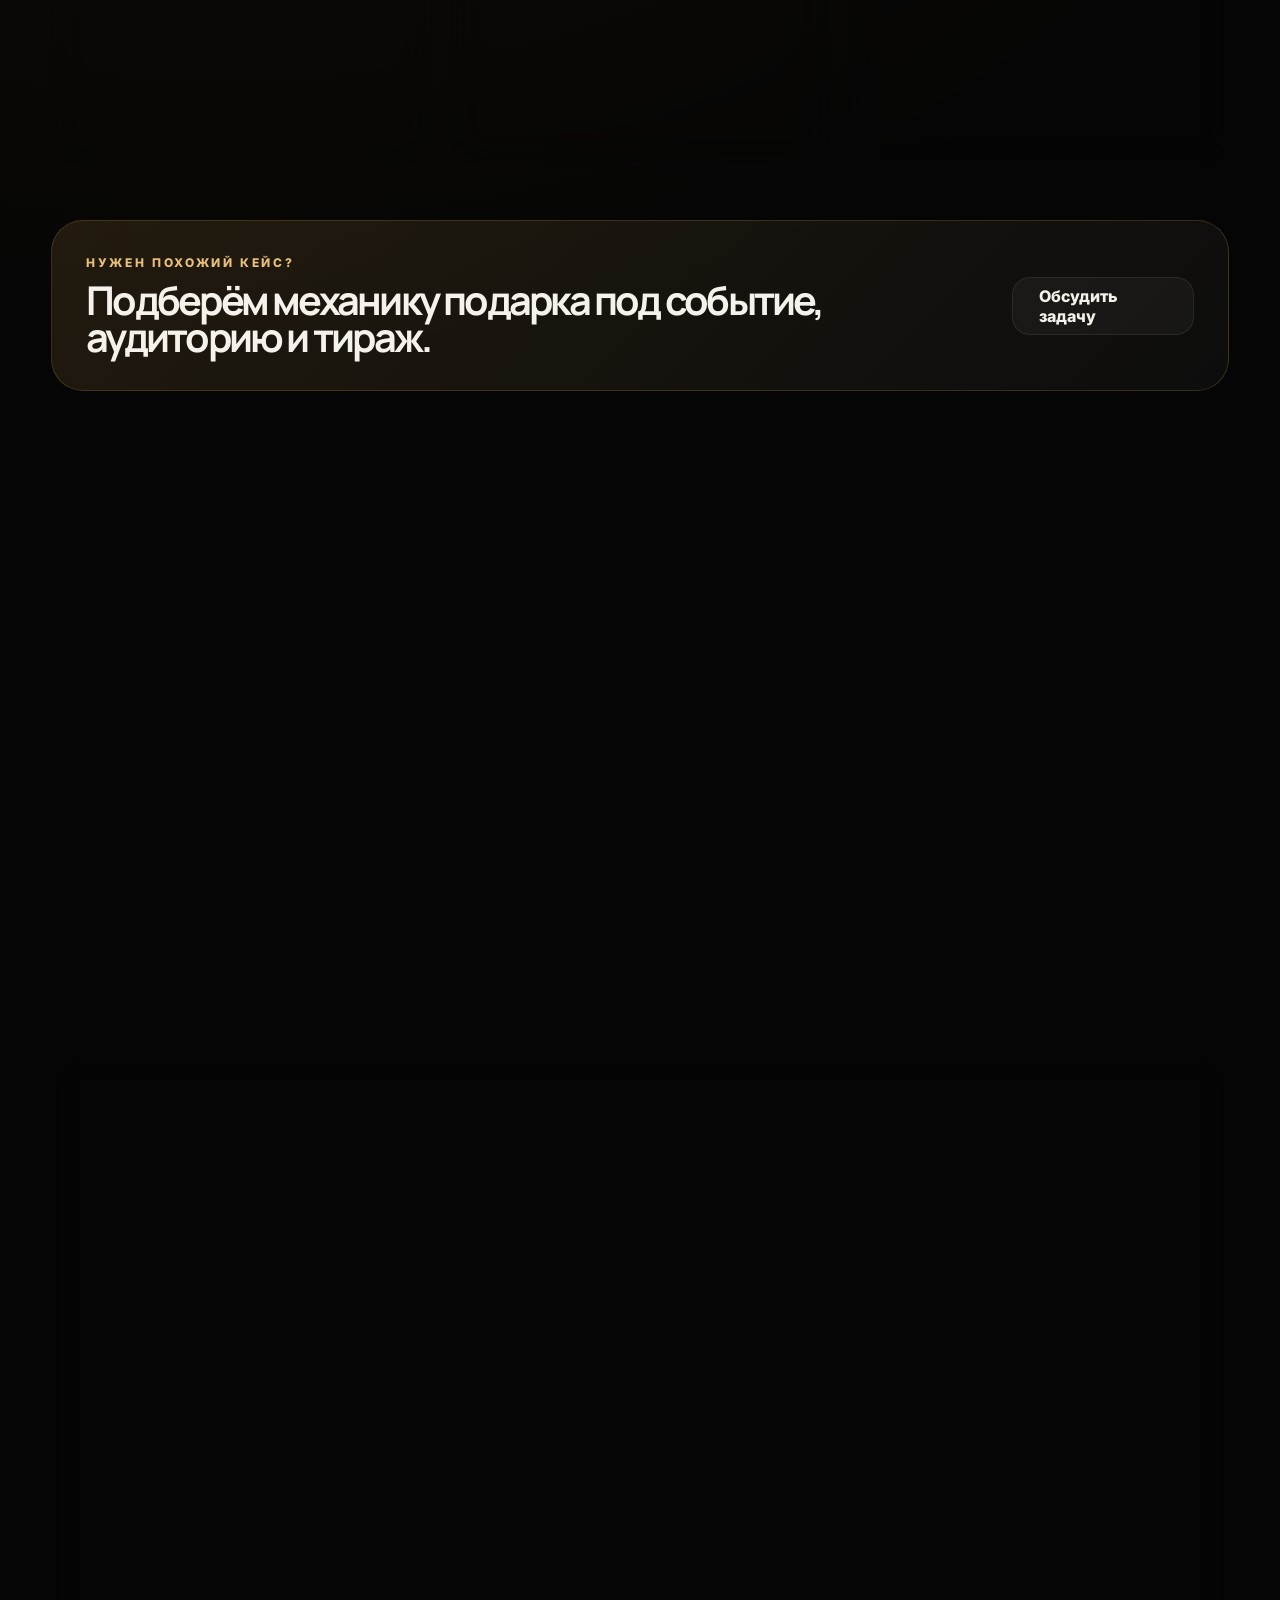
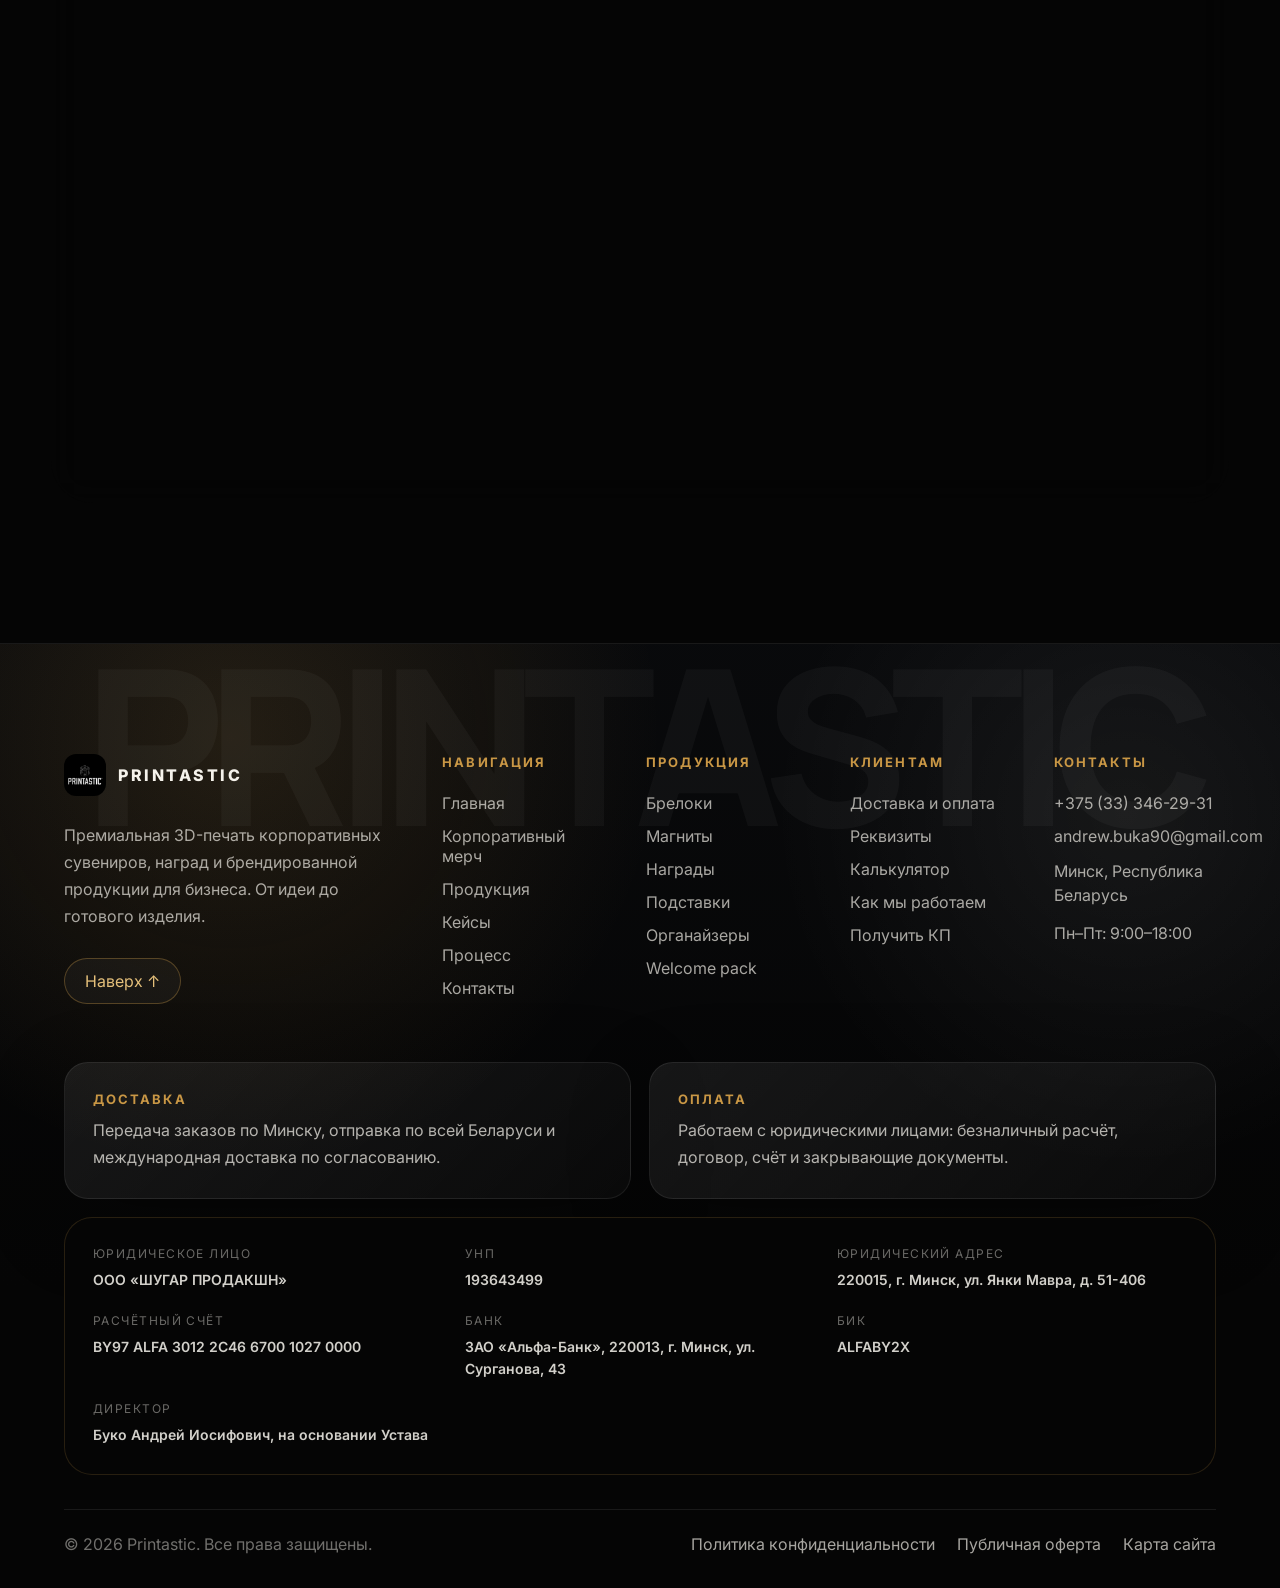
==== commit 4a90b891: "Improve landing page conversions and documents" ====
--- a/index.html
+++ b/index.html
@@ -17,7 +17,7 @@
       <img src="assets/logo.jpg" alt="Printastic logo">
       <span>PRINTASTIC</span>
     </a>
-    <nav class="nav">
+    <nav class="nav" id="mainNav">
       <a href="merch.html">Корпоративный мерч</a>
       <a href="#products">Продукция</a>
       <a href="#cases">Кейсы</a>
@@ -25,12 +25,12 @@
       <a href="#contacts">Контакты</a>
     </nav>
     <a class="nav-cta" href="#contacts">Получить расчёт</a>
-    <button class="burger" id="burger" aria-label="Меню"><span></span><span></span></button>
+    <button class="burger" id="burger" aria-label="Меню" aria-expanded="false" aria-controls="mainNav"><span></span><span></span></button>
   </header>
 
   <main id="top">
     <section class="hero hero-premium" aria-label="Главный баннер Printastic">
-      <img class="hero-premium-bg" src="assets/hero-premium-banner.png" alt="Премиальные 3D-изделия Printastic">
+      <img class="hero-premium-bg" src="assets/hero-premium-banner.png" alt="Премиальные 3D-изделия Printastic" fetchpriority="high">
       <div class="hero-premium-shade"></div>
       <div class="hero-premium-inner">
         <div class="hero-premium-copy reveal">
@@ -67,14 +67,22 @@
       </div>
     </section>
 
+    <section class="quick-cta section reveal" aria-label="Быстрый расчёт проекта">
+      <div>
+        <p class="eyebrow">Быстрый старт</p>
+        <h2>Расскажите задачу — предложим формат, материал и ориентир по бюджету.</h2>
+      </div>
+      <a class="btn primary" href="#calculator">Рассчитать проект</a>
+    </section>
+
     <section class="section" id="products">
       <div class="section-head reveal">
         <p class="eyebrow">Продукция</p>
         <h2>Что можно изготовить</h2>
       </div>
       <div class="product-grid">
-        <a class="product product-link reveal" href="merch.html"><img src="assets/catalog.png" alt="Корпоративный мерч Printastic"><h3>Корпоративный мерч</h3><p>Брелоки, магниты, подставки, органайзеры.</p><span class="more">Открыть страницу →</span></a>
-        <article class="product reveal"><img src="assets/showcase.png" alt="Награды и подарки"><h3>Награды и подарки</h3><p>Статуэтки, медали, памятные объекты.</p></article>
+        <a class="product product-link reveal" href="merch.html"><img src="assets/catalog.png" alt="Корпоративный мерч Printastic" loading="lazy"><h3>Корпоративный мерч</h3><p>Брелоки, магниты, подставки, органайзеры.</p><span class="more">Открыть страницу →</span></a>
+        <article class="product reveal"><img src="assets/showcase.png" alt="Награды и подарки" loading="lazy"><h3>Награды и подарки</h3><p>Статуэтки, медали, памятные объекты.</p></article>
         <article class="product reveal"><div class="abstract-object">P</div><h3>Индивидуальные изделия</h3><p>Проектируем форму с нуля под вашу компанию.</p></article>
       </div>
     </section>
@@ -86,6 +94,14 @@
         <article class="case reveal"><span>Награды для событий</span><h3>Премиальные награды для корпоративного события</h3><p>Серия объектов с логотипом и индивидуальной гравировкой.</p></article>
         <article class="case reveal"><span>Офисный мерч</span><h3>Настольные объекты для партнёров</h3><p>Функциональные сувениры, которые остаются на рабочем столе.</p></article>
       </div>
+    </section>
+
+    <section class="quick-cta section reveal" aria-label="Консультация по кейсам">
+      <div>
+        <p class="eyebrow">Нужен похожий кейс?</p>
+        <h2>Подберём механику подарка под событие, аудиторию и тираж.</h2>
+      </div>
+      <a class="btn secondary" href="#contacts">Обсудить задачу</a>
     </section>
 
     <section class="section process" id="process">
@@ -102,7 +118,7 @@
       <div class="cta-card reveal">
         <p class="eyebrow">Начать проект</p>
         <h2>Есть идея? Мы превратим её в готовое изделие.</h2>
-        <div class="calc-wrap" data-calculator>
+        <div class="calc-wrap" id="calculator" data-calculator>
           <div class="calc-form">
             <div class="calc-group">
               <label for="productType">Тип изделия</label>
@@ -145,6 +161,16 @@
               <label><input type="checkbox" data-field="logo" checked> Логотип</label>
               <label><input type="checkbox" data-field="pack"> Упаковка</label>
             </div>
+            <div class="calc-grid-two request-fields">
+              <div class="calc-group">
+                <label for="clientName">Ваше имя</label>
+                <input id="clientName" data-field="name" type="text" placeholder="Как к вам обращаться">
+              </div>
+              <div class="calc-group">
+                <label for="clientContact">Телефон или мессенджер</label>
+                <input id="clientContact" data-field="contact" type="text" placeholder="+375 ... / Telegram">
+              </div>
+            </div>
             <a class="btn primary calc-submit" href="mailto:andrew.buka90@gmail.com?subject=Расчет%20проекта%20Printastic">Получить КП</a>
           </div>
           <aside class="calc-result">
@@ -236,8 +262,8 @@
     <div class="footer-bottom">
       <span>© 2026 Printastic. Все права защищены.</span>
       <div>
-        <a href="#">Политика конфиденциальности</a>
-        <a href="#">Публичная оферта</a>
+        <a href="privacy.html">Политика конфиденциальности</a>
+        <a href="offer.html">Публичная оферта</a>
         <a href="#top">Карта сайта</a>
       </div>
     </div>
--- a/style.css
+++ b/style.css
@@ -350,3 +350,37 @@
 @media(max-width:1180px){
   .hero-premium-stats{overflow:visible}
 }
+
+/* Conversion and accessibility improvements */
+body.menu-open{overflow:hidden}
+.quick-cta{
+  margin-top:56px;
+  padding:34px;
+  border:1px solid rgba(201,151,69,.22);
+  border-radius:32px;
+  background:linear-gradient(135deg,rgba(201,151,69,.14),rgba(255,255,255,.035));
+  display:flex;
+  align-items:center;
+  justify-content:space-between;
+  gap:28px;
+}
+.quick-cta h2{font-size:clamp(30px,3.1vw,54px);max-width:980px}
+.quick-cta .eyebrow{margin:0 0 12px}
+.request-fields{margin-top:6px}
+.merch-audience{padding-top:110px}
+.audience-grid{display:grid;grid-template-columns:repeat(3,1fr);gap:18px}
+.audience-grid article{
+  min-height:190px;
+  padding:28px;
+  border:1px solid var(--line);
+  border-radius:28px;
+  background:linear-gradient(180deg,rgba(255,255,255,.075),rgba(255,255,255,.03));
+}
+.audience-grid span{color:var(--gold2);font-weight:800;text-transform:uppercase;letter-spacing:.16em;font-size:13px}
+.audience-grid p{color:var(--muted);line-height:1.65;margin:18px 0 0}
+.policy-page{padding:150px 0 100px;max-width:980px}
+.policy-page h1{font-family:Manrope,Inter,sans-serif;font-size:clamp(44px,5vw,76px);line-height:.96;letter-spacing:-.06em;margin:0 0 26px}
+.policy-page h2{font-size:28px;margin:34px 0 12px;letter-spacing:-.03em}
+.policy-page p,.policy-page li{color:var(--muted);line-height:1.75}
+.policy-page a{color:var(--gold2)}
+@media(max-width:900px){.quick-cta{align-items:flex-start;flex-direction:column}.quick-cta .btn{width:100%}.audience-grid{grid-template-columns:1fr}}
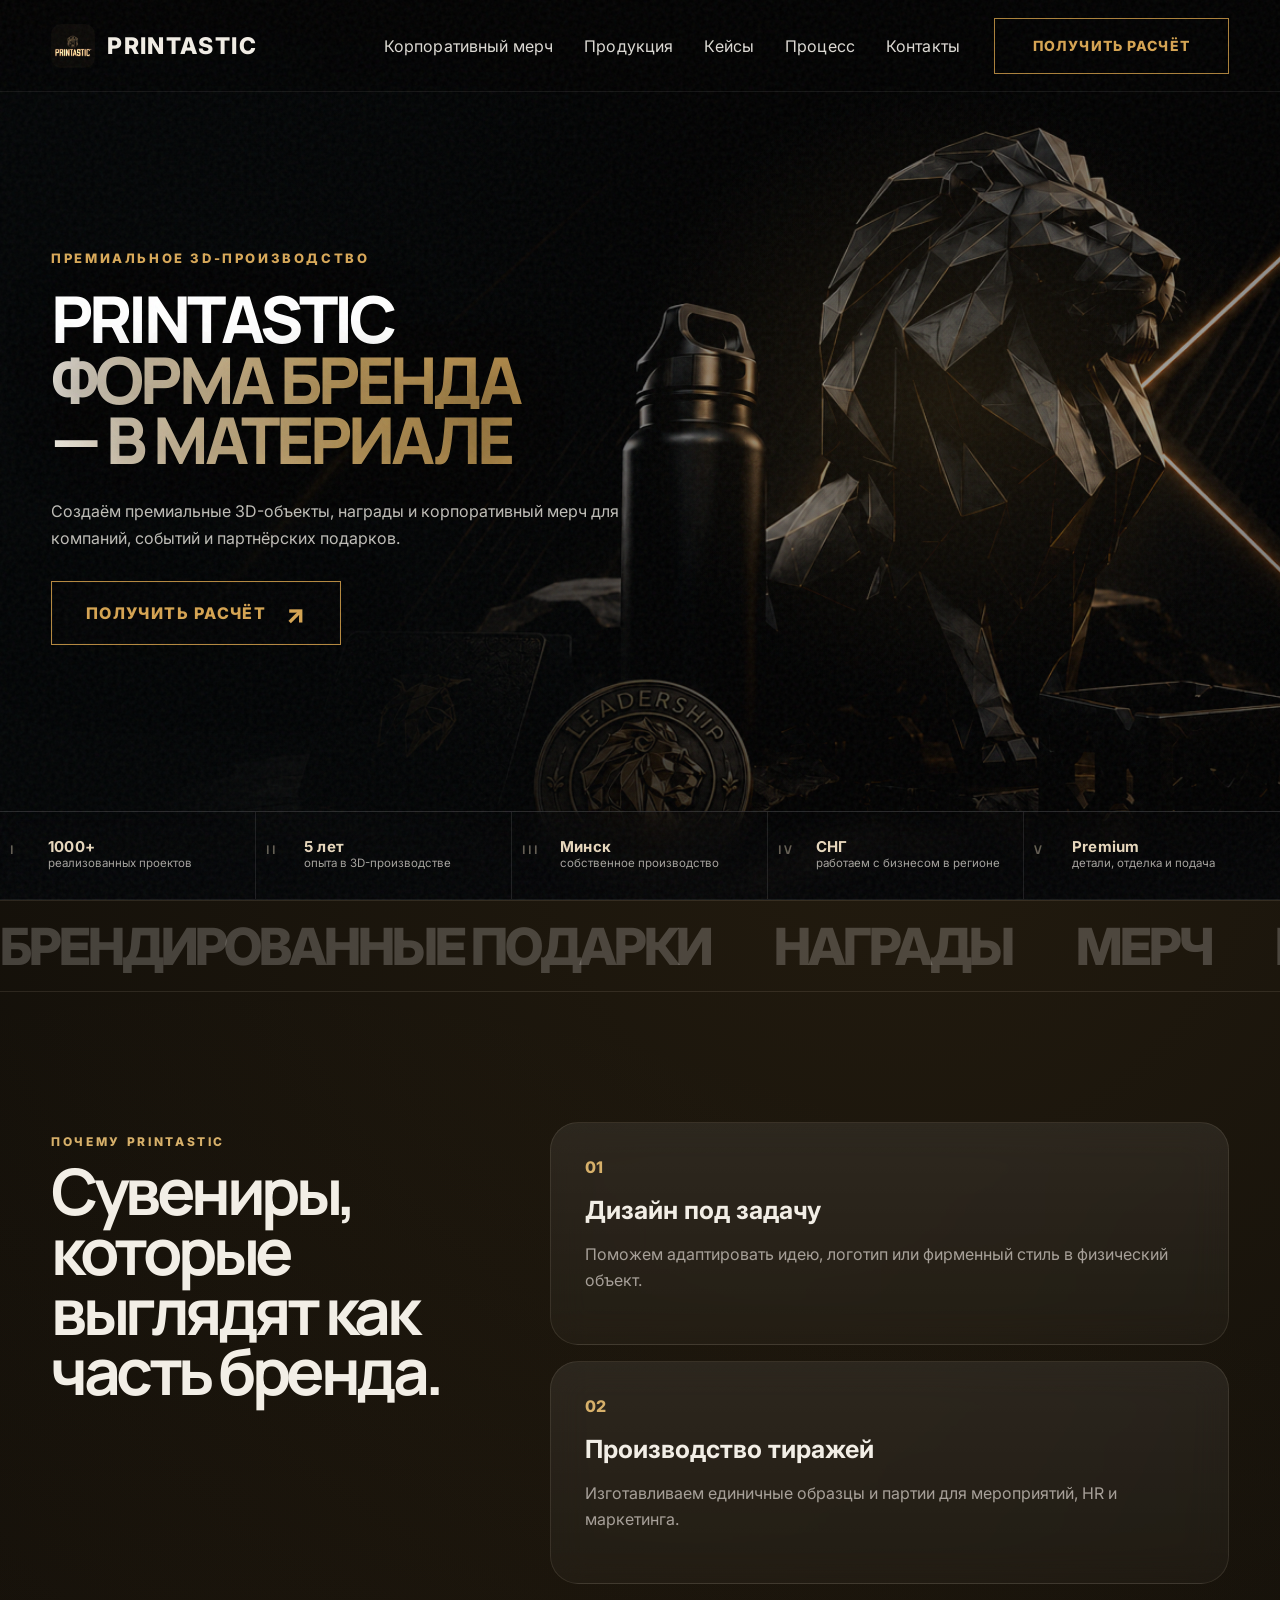
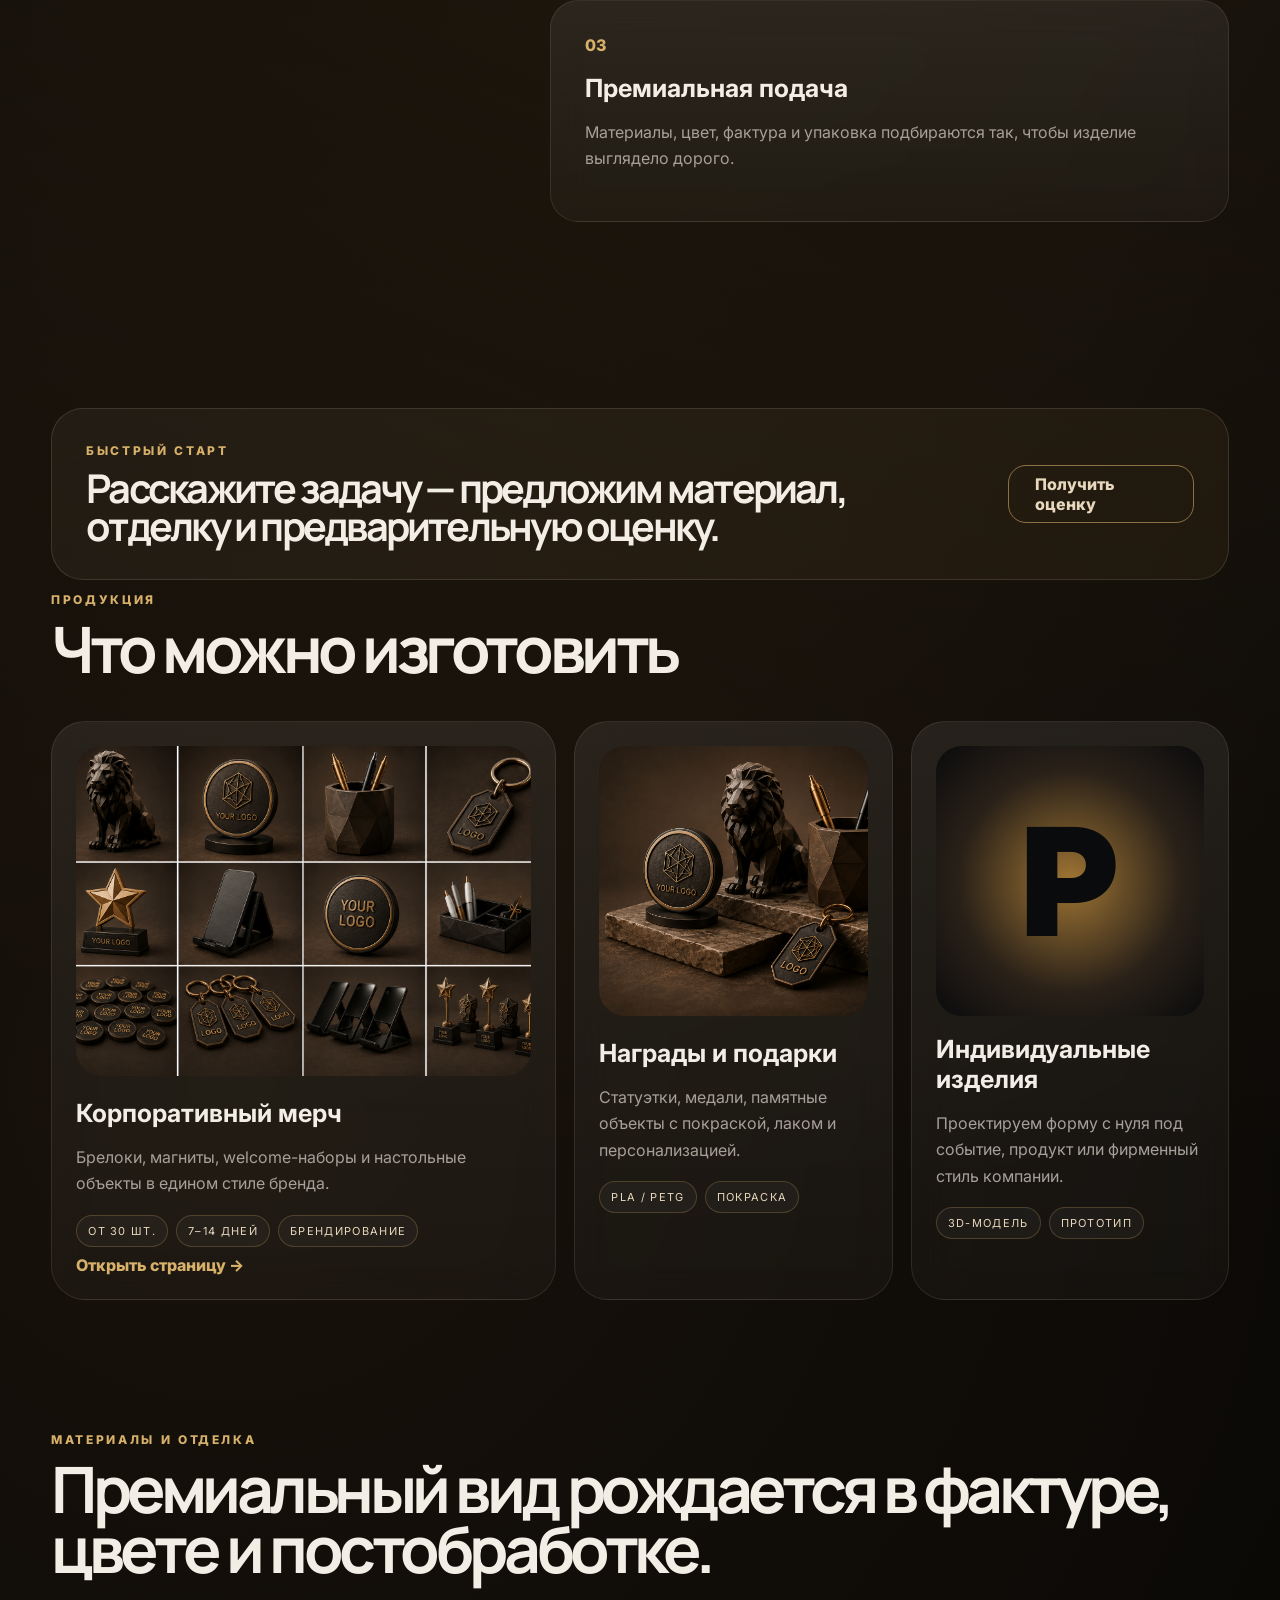
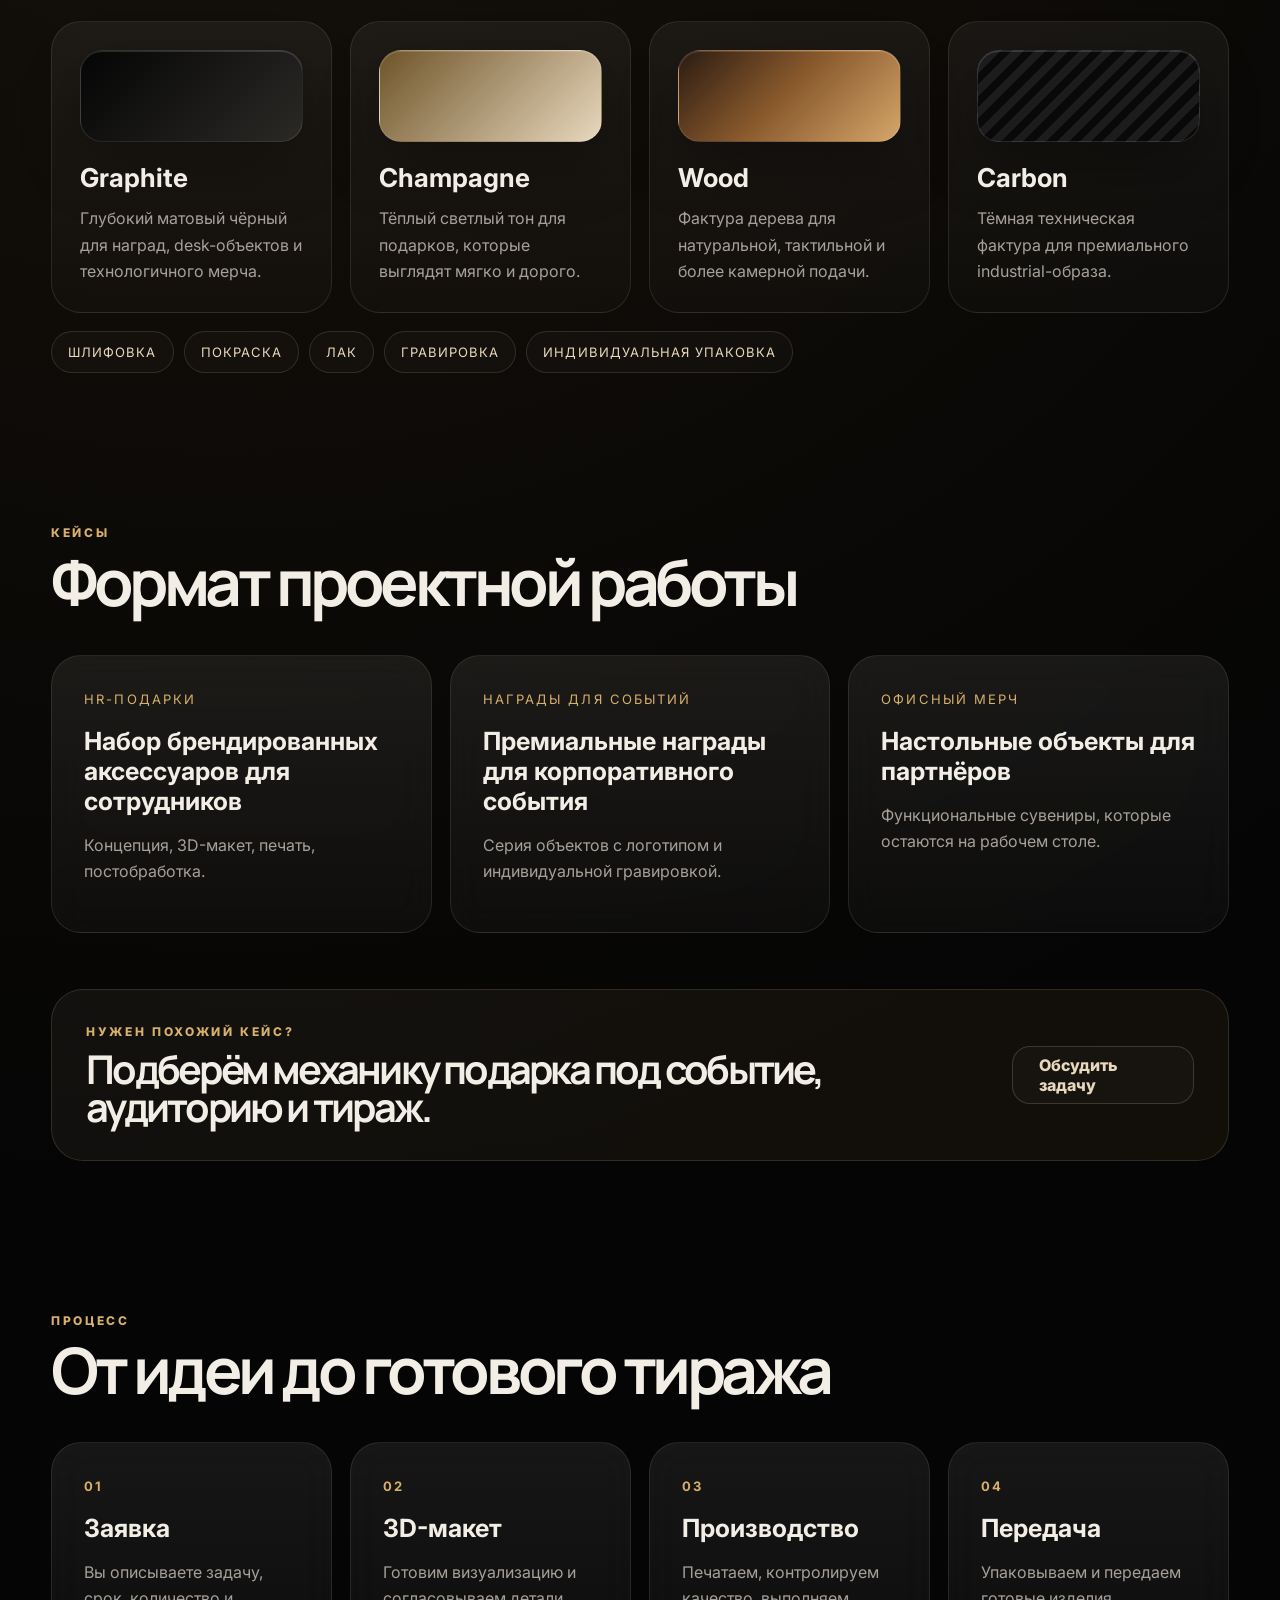
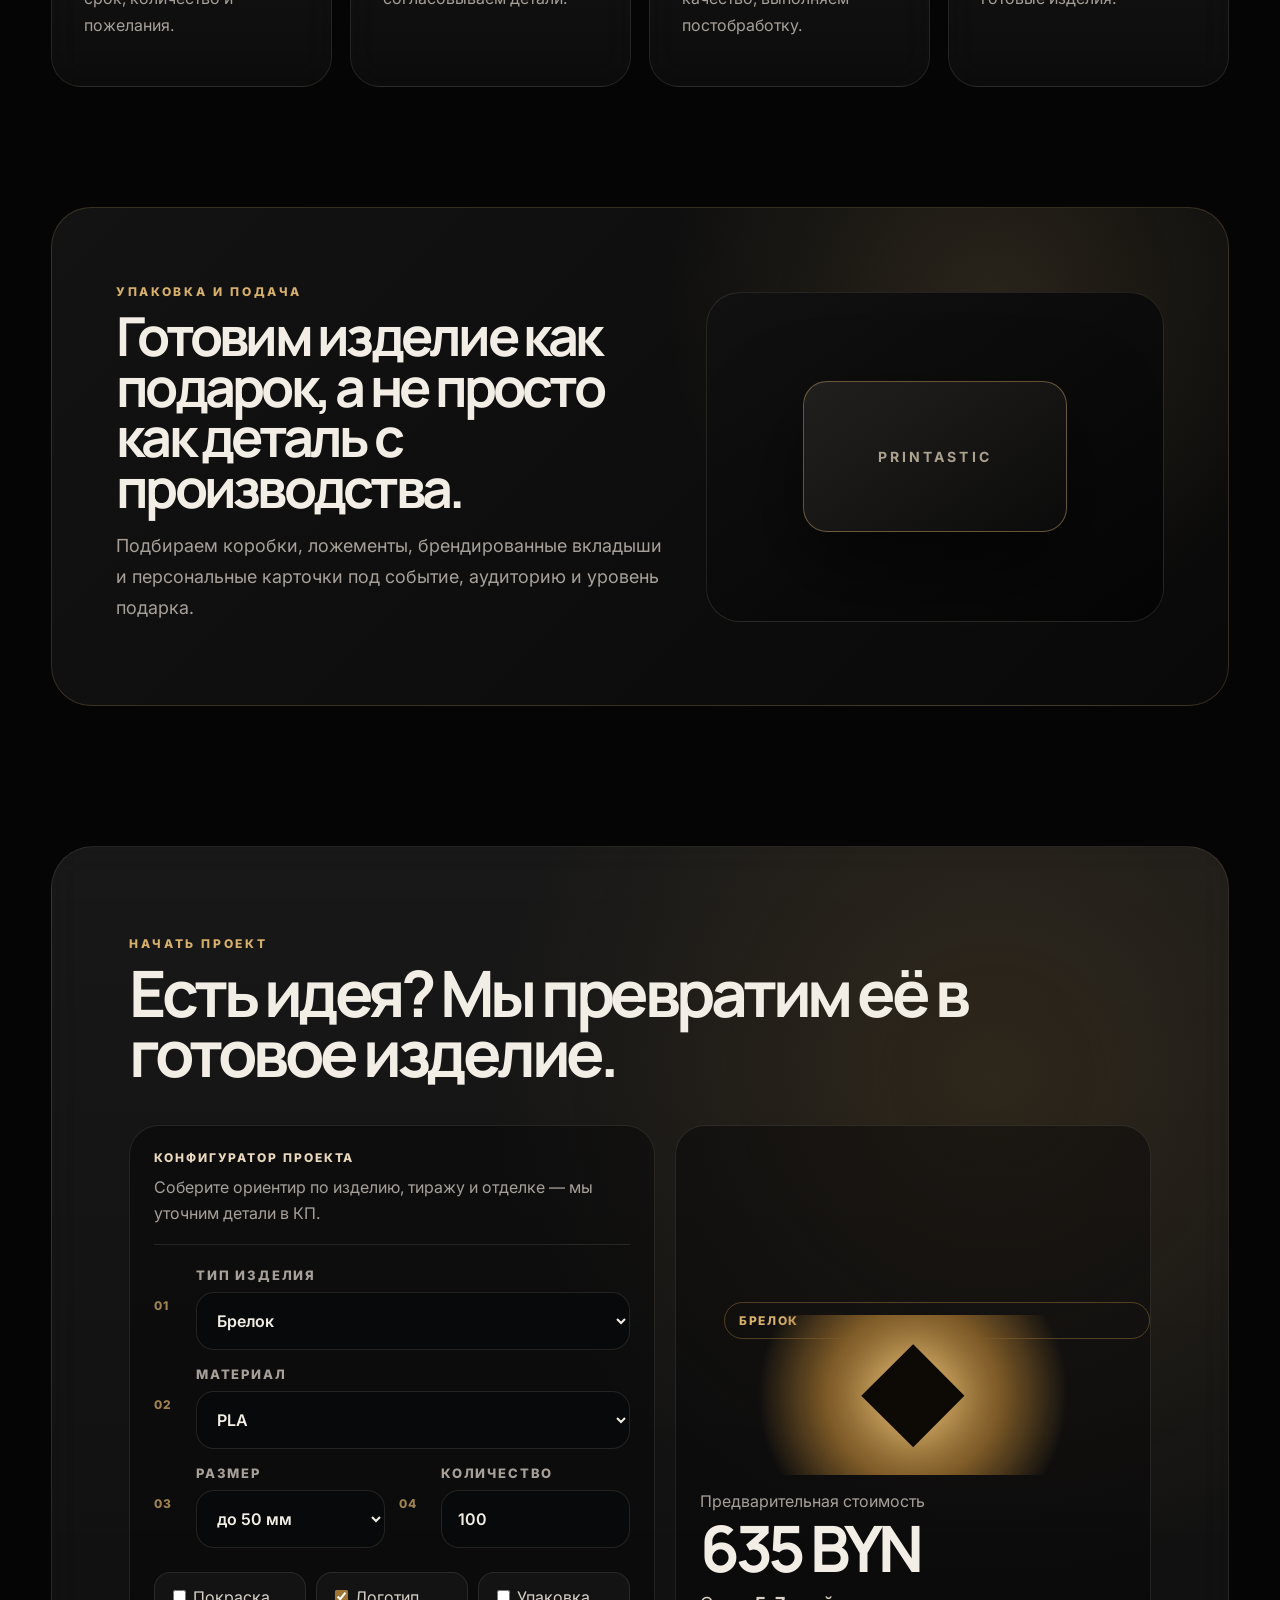
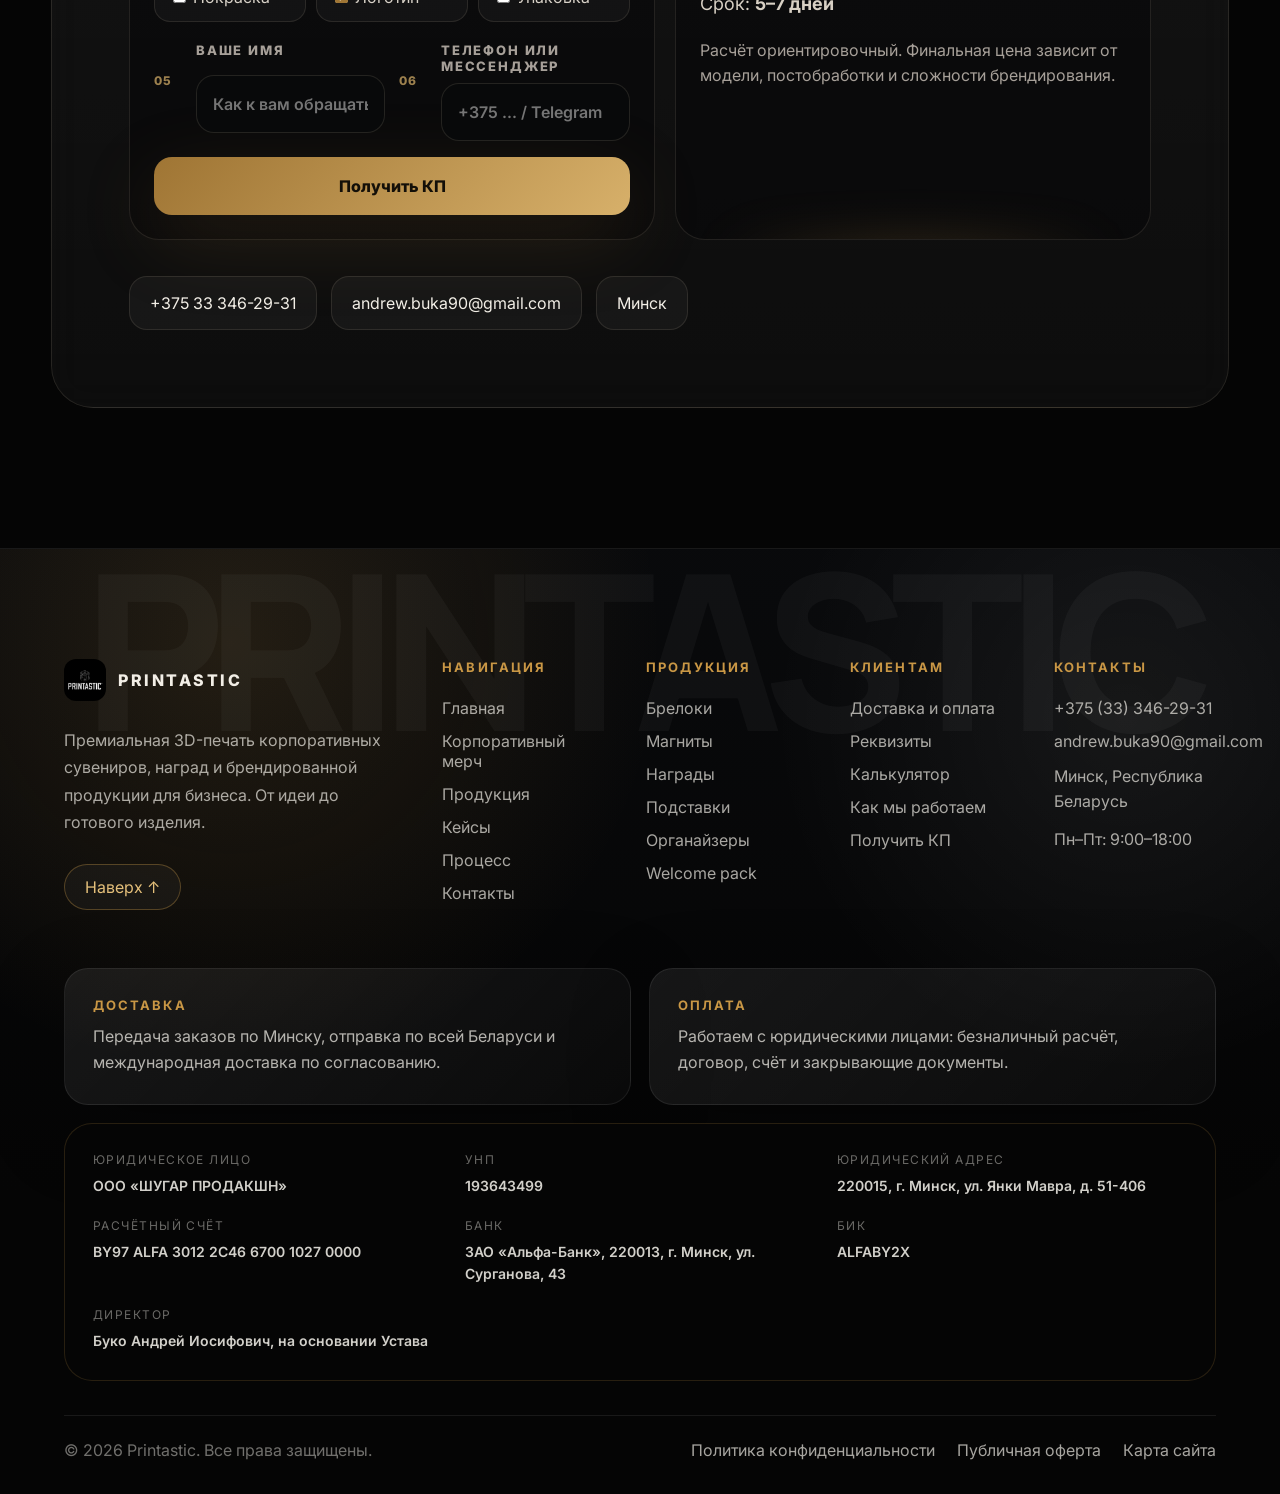
==== commit f2c02fed: "Refine premium design direction" ====
--- a/index.html
+++ b/index.html
@@ -35,19 +35,19 @@
       <div class="hero-premium-inner">
         <div class="hero-premium-copy reveal">
           <p class="eyebrow">Премиальное 3D-производство</p>
-          <h1><span>PRINTASTIC</span><span>Объекты,</span><span>которые</span><span>представляют бренд</span></h1>
-          <p class="lead">Создаём премиальные корпоративные изделия с помощью современных технологий 3D-производства.</p>
+          <h1><span>PRINTASTIC</span><span>Форма бренда</span><span>— в материале</span></h1>
+          <p class="lead">Создаём премиальные 3D-объекты, награды и корпоративный мерч для компаний, событий и партнёрских подарков.</p>
           <div class="hero-premium-actions">
             <a class="btn outline-gold" href="#contacts">Получить расчёт <span>↗</span></a>
           </div>
         </div>
       </div>
       <div class="hero-premium-stats reveal">
-        <div><i>⚒</i><strong>1000+</strong><span>реализованных проектов</span></div>
-        <div><i>🏆</i><strong>5 лет</strong><span>опыта в 3D-производстве</span></div>
-        <div><i>▦</i><strong>Собственное</strong><span>производство в Минске</span></div>
-        <div><i>⚙</i><strong>Работаем</strong><span>по всей Беларуси и СНГ</span></div>
-        <div><i>✺</i><strong>Премиальное</strong><span>качество и внимание к деталям</span></div>
+        <div><b>I</b><strong>1000+</strong><span>реализованных проектов</span></div>
+        <div><b>II</b><strong>5 лет</strong><span>опыта в 3D-производстве</span></div>
+        <div><b>III</b><strong>Минск</strong><span>собственное производство</span></div>
+        <div><b>IV</b><strong>СНГ</strong><span>работаем с бизнесом в регионе</span></div>
+        <div><b>V</b><strong>Premium</strong><span>детали, отделка и подача</span></div>
       </div>
     </section>
 
@@ -70,9 +70,9 @@
     <section class="quick-cta section reveal" aria-label="Быстрый расчёт проекта">
       <div>
         <p class="eyebrow">Быстрый старт</p>
-        <h2>Расскажите задачу — предложим формат, материал и ориентир по бюджету.</h2>
-      </div>
-      <a class="btn primary" href="#calculator">Рассчитать проект</a>
+        <h2>Расскажите задачу — предложим материал, отделку и предварительную оценку.</h2>
+      </div>
+      <a class="btn primary" href="#calculator">Получить оценку</a>
     </section>
 
     <section class="section" id="products">
@@ -81,10 +81,24 @@
         <h2>Что можно изготовить</h2>
       </div>
       <div class="product-grid">
-        <a class="product product-link reveal" href="merch.html"><img src="assets/catalog.png" alt="Корпоративный мерч Printastic" loading="lazy"><h3>Корпоративный мерч</h3><p>Брелоки, магниты, подставки, органайзеры.</p><span class="more">Открыть страницу →</span></a>
-        <article class="product reveal"><img src="assets/showcase.png" alt="Награды и подарки" loading="lazy"><h3>Награды и подарки</h3><p>Статуэтки, медали, памятные объекты.</p></article>
-        <article class="product reveal"><div class="abstract-object">P</div><h3>Индивидуальные изделия</h3><p>Проектируем форму с нуля под вашу компанию.</p></article>
-      </div>
+        <a class="product product-link product-feature reveal" href="merch.html"><img src="assets/catalog.png" alt="Корпоративный мерч Printastic" loading="lazy"><h3>Корпоративный мерч</h3><p>Брелоки, магниты, welcome-наборы и настольные объекты в едином стиле бренда.</p><div class="product-meta"><span>от 30 шт.</span><span>7–14 дней</span><span>брендирование</span></div><span class="more">Открыть страницу →</span></a>
+        <article class="product reveal"><img src="assets/showcase.png" alt="Награды и подарки" loading="lazy"><h3>Награды и подарки</h3><p>Статуэтки, медали, памятные объекты с покраской, лаком и персонализацией.</p><div class="product-meta"><span>PLA / PETG</span><span>покраска</span></div></article>
+        <article class="product reveal"><div class="abstract-object">P</div><h3>Индивидуальные изделия</h3><p>Проектируем форму с нуля под событие, продукт или фирменный стиль компании.</p><div class="product-meta"><span>3D-модель</span><span>прототип</span></div></article>
+      </div>
+    </section>
+
+    <section class="materials section reveal" aria-label="Материалы и отделка">
+      <div class="section-head">
+        <p class="eyebrow">Материалы и отделка</p>
+        <h2>Премиальный вид рождается в фактуре, цвете и постобработке.</h2>
+      </div>
+      <div class="material-grid">
+        <article><span class="swatch swatch-graphite"></span><h3>Graphite</h3><p>Глубокий матовый чёрный для наград, desk-объектов и технологичного мерча.</p></article>
+        <article><span class="swatch swatch-champagne"></span><h3>Champagne</h3><p>Тёплый светлый тон для подарков, которые выглядят мягко и дорого.</p></article>
+        <article><span class="swatch swatch-wood"></span><h3>Wood</h3><p>Фактура дерева для натуральной, тактильной и более камерной подачи.</p></article>
+        <article><span class="swatch swatch-carbon"></span><h3>Carbon</h3><p>Тёмная техническая фактура для премиального industrial-образа.</p></article>
+      </div>
+      <div class="finish-line"><span>Шлифовка</span><span>Покраска</span><span>Лак</span><span>Гравировка</span><span>Индивидуальная упаковка</span></div>
     </section>
 
     <section class="section cases" id="cases">
@@ -114,12 +128,24 @@
       </div>
     </section>
 
+    <section class="packaging section reveal" aria-label="Упаковка и подача">
+      <div class="package-card">
+        <div>
+          <p class="eyebrow">Упаковка и подача</p>
+          <h2>Готовим изделие как подарок, а не просто как деталь с производства.</h2>
+          <p>Подбираем коробки, ложементы, брендированные вкладыши и персональные карточки под событие, аудиторию и уровень подарка.</p>
+        </div>
+        <div class="package-visual" aria-hidden="true"><span></span><b>PRINTASTIC</b></div>
+      </div>
+    </section>
+
     <section class="cta section" id="contacts">
       <div class="cta-card reveal">
         <p class="eyebrow">Начать проект</p>
         <h2>Есть идея? Мы превратим её в готовое изделие.</h2>
-        <div class="calc-wrap" id="calculator" data-calculator>
+        <div class="calc-wrap configurator" id="calculator" data-calculator>
           <div class="calc-form">
+            <div class="configurator-head"><span>Конфигуратор проекта</span><p>Соберите ориентир по изделию, тиражу и отделке — мы уточним детали в КП.</p></div>
             <div class="calc-group">
               <label for="productType">Тип изделия</label>
               <select id="productType" data-field="type">
--- a/style.css
+++ b/style.css
@@ -384,3 +384,39 @@
 .policy-page p,.policy-page li{color:var(--muted);line-height:1.75}
 .policy-page a{color:var(--gold2)}
 @media(max-width:900px){.quick-cta{align-items:flex-start;flex-direction:column}.quick-cta .btn{width:100%}.audience-grid{grid-template-columns:1fr}}
+
+/* Premium design direction: quieter palette, editorial cards, materiality */
+:root{
+  --gold:#9f7534;
+  --gold2:#d7b06a;
+  --champagne:#e8d8bd;
+  --text:#f2eee6;
+  --muted:#a7a099;
+  --line:rgba(232,216,189,.11);
+  --glow:rgba(159,117,52,.18);
+}
+.hero-premium h1 span:not(:first-child){background:linear-gradient(92deg,#f4efe6 0%,#d7b06a 48%,#9f7534 100%);-webkit-background-clip:text;background-clip:text;color:transparent}
+.hero-premium-stats b{grid-row:1/3;color:rgba(232,216,189,.42);font-family:Manrope,Inter,sans-serif;font-size:12px;letter-spacing:.18em;font-weight:800;align-self:start;margin-top:2px}
+.hero-premium-stats i{display:none}
+.hero-premium-stats strong{text-transform:none;color:var(--champagne)}
+.hero-premium-stats span{color:rgba(242,238,230,.68)}
+.product-grid{grid-template-columns:1.35fr .85fr .85fr;align-items:stretch}
+.product-feature{min-height:520px}
+.product-feature img{height:330px}
+.product-meta{display:flex;gap:8px;flex-wrap:wrap;margin-top:18px}
+.product-meta span{border:1px solid rgba(215,176,106,.24);border-radius:999px;padding:8px 11px;color:var(--champagne);font-size:11px;text-transform:uppercase;letter-spacing:.12em;background:rgba(255,255,255,.035)}
+.quick-cta{background:linear-gradient(135deg,rgba(232,216,189,.055),rgba(159,117,52,.09));border-color:rgba(232,216,189,.14)}
+.quick-cta .primary{background:transparent;border:1px solid rgba(215,176,106,.58);color:var(--champagne);box-shadow:none}
+.quick-cta .secondary{border-color:rgba(232,216,189,.18);background:rgba(255,255,255,.025);color:var(--champagne)}
+.materials,.packaging,.merch-collections{padding-top:120px}
+.material-grid,.collection-grid{display:grid;grid-template-columns:repeat(4,1fr);gap:18px}
+.material-grid article,.collection-grid article{border:1px solid var(--line);border-radius:30px;padding:28px;background:linear-gradient(180deg,rgba(255,255,255,.055),rgba(255,255,255,.02));min-height:260px}
+.material-grid h3,.collection-grid h3{font-size:26px;margin:20px 0 12px}.material-grid p,.collection-grid p{color:var(--muted);line-height:1.65;margin:0}.swatch{display:block;width:100%;height:92px;border-radius:22px;border:1px solid rgba(255,255,255,.12);box-shadow:inset 0 1px 0 rgba(255,255,255,.14),0 24px 60px rgba(0,0,0,.28)}
+.swatch-graphite{background:linear-gradient(135deg,#050505,#2a2926)}.swatch-champagne{background:linear-gradient(135deg,#6e5429,#e8d8bd)}.swatch-wood{background:linear-gradient(135deg,#2b1b11,#8a5a2d 48%,#d5a76a)}.swatch-carbon{background:repeating-linear-gradient(135deg,#090909 0 8px,#1c1c1c 8px 16px)}
+.finish-line{display:flex;gap:10px;flex-wrap:wrap;margin-top:18px}.finish-line span{padding:12px 16px;border:1px solid rgba(232,216,189,.14);border-radius:999px;color:var(--champagne);background:rgba(255,255,255,.025);font-size:13px;letter-spacing:.08em;text-transform:uppercase}
+.package-card{display:grid;grid-template-columns:1.1fr .9fr;gap:30px;align-items:center;border:1px solid rgba(215,176,106,.2);border-radius:40px;padding:clamp(32px,5vw,76px);background:radial-gradient(circle at 80% 20%,rgba(215,176,106,.14),transparent 32%),linear-gradient(135deg,rgba(255,255,255,.06),rgba(255,255,255,.02))}
+.package-card h2{font-size:clamp(38px,4.2vw,72px)}.package-card p:not(.eyebrow){color:var(--muted);font-size:18px;line-height:1.7;max-width:660px}.package-visual{min-height:330px;border-radius:34px;background:linear-gradient(145deg,#111,#050505);display:grid;place-items:center;position:relative;overflow:hidden;border:1px solid rgba(232,216,189,.12)}.package-visual span{position:absolute;width:58%;height:46%;border:1px solid rgba(215,176,106,.42);border-radius:24px;background:linear-gradient(145deg,rgba(232,216,189,.09),rgba(255,255,255,.015));box-shadow:0 40px 90px rgba(0,0,0,.55)}.package-visual b{position:relative;color:rgba(232,216,189,.72);letter-spacing:.22em;font-size:14px}
+.configurator .calc-form{counter-reset:config-step}.configurator-head{margin-bottom:22px;padding-bottom:18px;border-bottom:1px solid var(--line)}.configurator-head span{display:block;color:var(--champagne);font-weight:800;letter-spacing:.16em;text-transform:uppercase;font-size:12px}.configurator-head p{color:var(--muted);line-height:1.6;margin:10px 0 0}.configurator .calc-group{position:relative;padding-left:42px}.configurator .calc-group:before{counter-increment:config-step;content:counter(config-step, decimal-leading-zero);position:absolute;left:0;top:31px;color:rgba(215,176,106,.72);font-size:12px;font-weight:800;letter-spacing:.1em}.configurator .calc-group input,.configurator .calc-group select{background:#08090a;border-color:rgba(232,216,189,.12)}
+.collection-grid article{min-height:300px}.collection-grid span{color:rgba(232,216,189,.45);font-size:13px;letter-spacing:.18em;font-weight:800}.collection-grid b{display:inline-block;margin-top:24px;color:var(--champagne);font-size:12px;letter-spacing:.14em;text-transform:uppercase;border-top:1px solid rgba(215,176,106,.28);padding-top:14px}
+@media(max-width:1100px){.product-grid,.material-grid,.collection-grid{grid-template-columns:1fr 1fr}.package-card{grid-template-columns:1fr}}
+@media(max-width:620px){.product-grid,.material-grid,.collection-grid{grid-template-columns:1fr}.product-feature{min-height:auto}.product-feature img{height:270px}.materials,.packaging,.merch-collections{padding-top:84px}.package-visual{min-height:240px}.configurator .calc-group{padding-left:0}.configurator .calc-group:before{display:none}}
